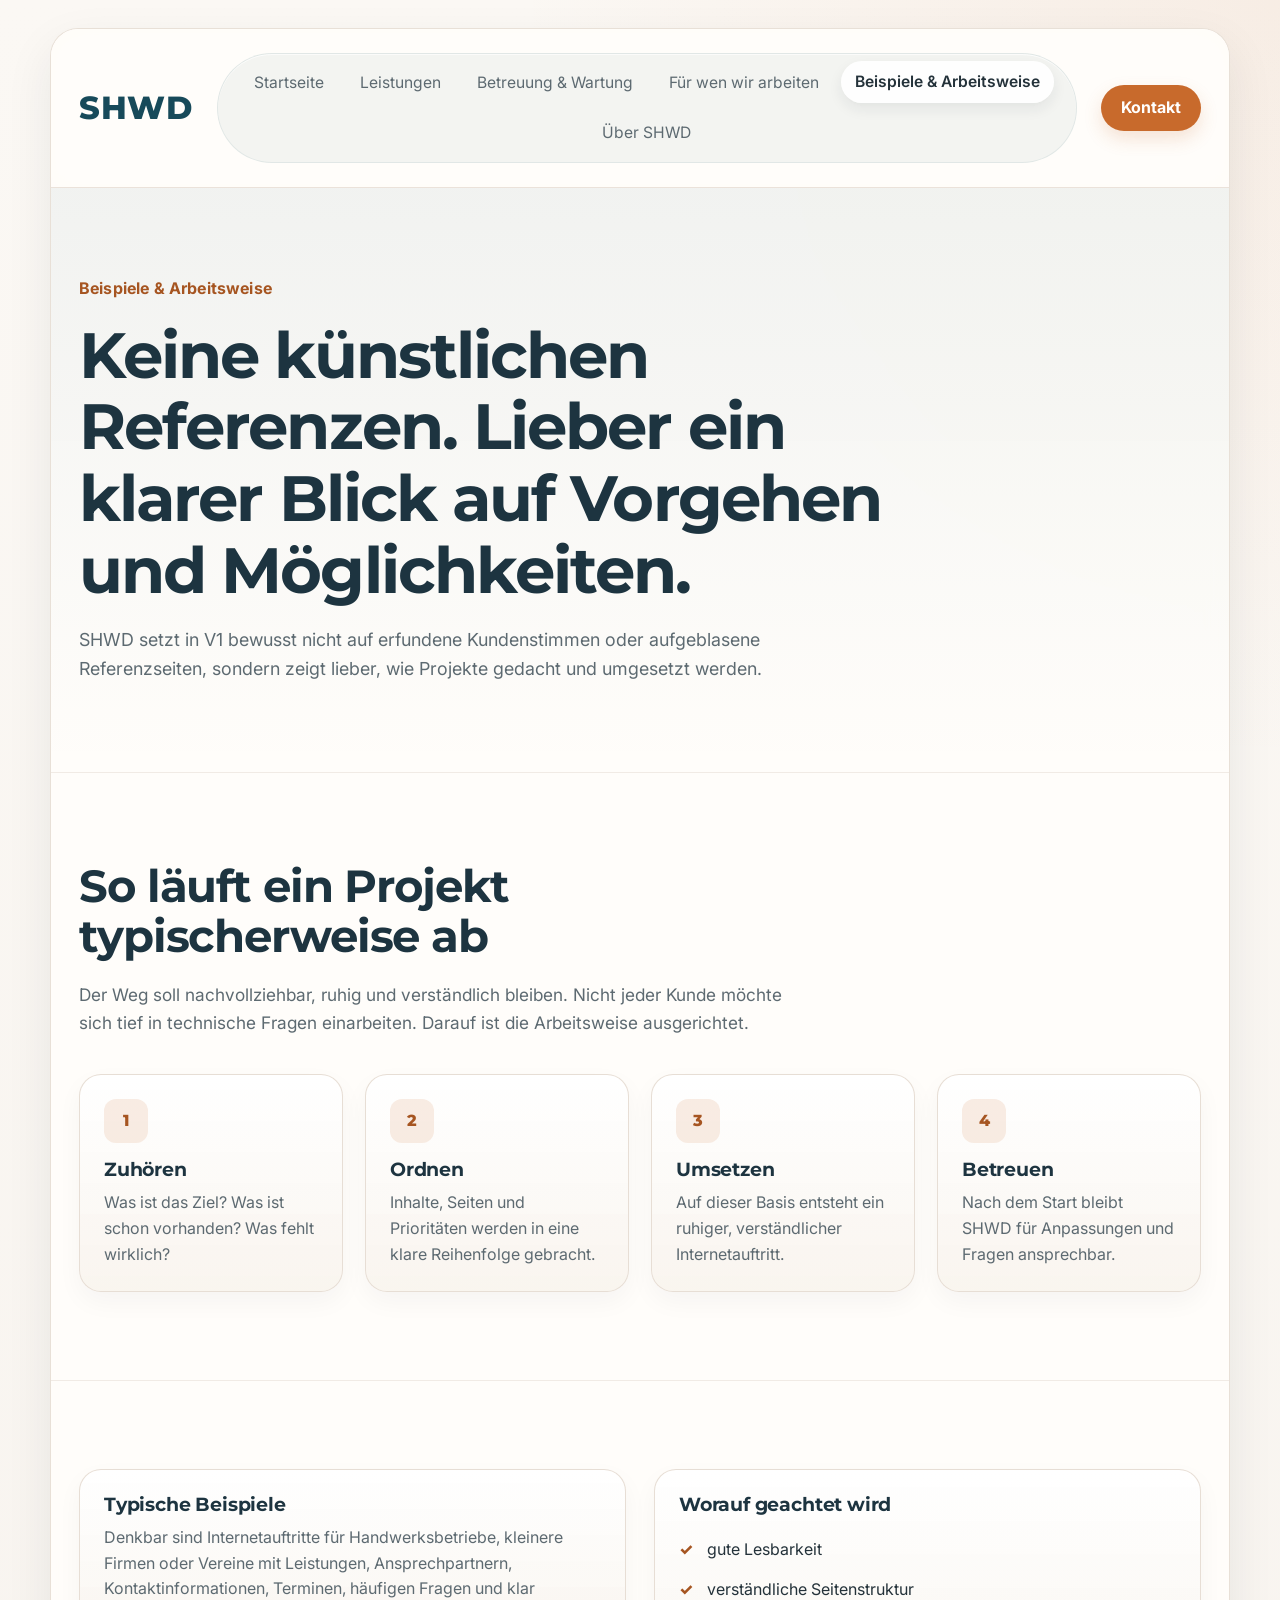
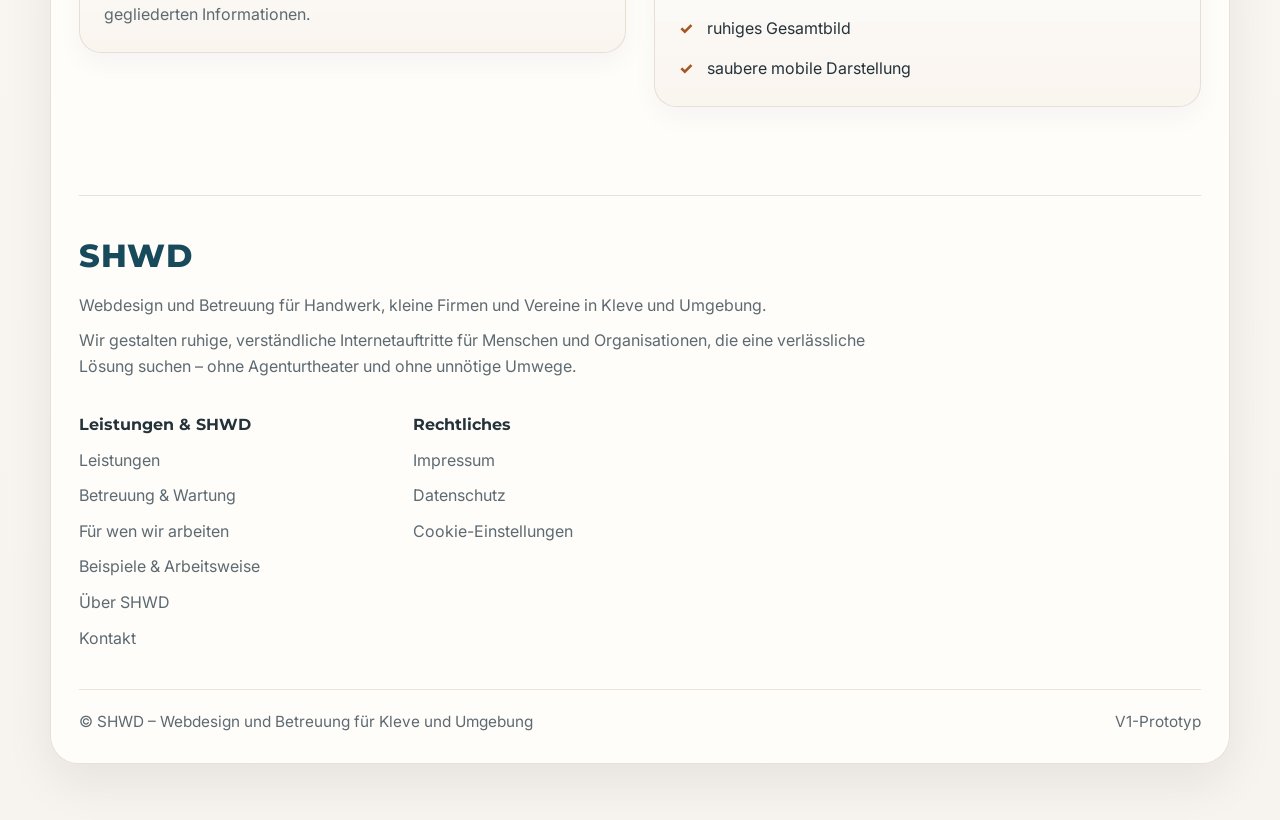
==== arbeitsweise.html @ 1961b1a4 "feat: add initial static website and changelog" ====
<!DOCTYPE html>
<html lang="de">
<head>
  <meta charset="UTF-8" />
  <meta name="viewport" content="width=device-width, initial-scale=1.0" />
  <title>SHWD – Beispiele & Arbeitsweise</title>
  <meta name="description" content="So arbeitet SHWD: zuhören, ordnen, umsetzen und betreuen – ohne Fake-Referenzen und ohne Ausreden." />
  <link rel="preconnect" href="https://fonts.googleapis.com">
  <link rel="preconnect" href="https://fonts.gstatic.com" crossorigin>
  <link href="https://fonts.googleapis.com/css2?family=Inter:wght@400;500;600;700&family=Montserrat:wght@600;700;800&display=swap" rel="stylesheet">
  <link rel="stylesheet" href="assets/css/styles.css" />
</head>
<body>
  <div class="site-shell">
    <div class="container">
      <div class="site-card">
        <header>
          <div class="nav">
            <a class="logo" href="index.html">SHWD</a>
            <nav class="nav-links" aria-label="Hauptnavigation">
              <a class="" href="index.html">Startseite</a>
              <a class="" href="leistungen.html">Leistungen</a>
              <a class="" href="betreuung.html">Betreuung &amp; Wartung</a>
              <a class="" href="zielgruppen.html">Für wen wir arbeiten</a>
              <a class="active" href="arbeitsweise.html">Beispiele &amp; Arbeitsweise</a>
              <a class="" href="ueber.html">Über SHWD</a>
            </nav>
            <a class="nav-cta" href="kontakt.html">Kontakt</a>
          </div>
        </header>
        <main>

          <section class="subhero">
            <div class="subhero-copy">
              <div class="eyebrow">Beispiele &amp; Arbeitsweise</div>
              <h1>Keine künstlichen Referenzen. Lieber ein klarer Blick auf Vorgehen und Möglichkeiten.</h1>
              <p>SHWD setzt in V1 bewusst nicht auf erfundene Kundenstimmen oder aufgeblasene Referenzseiten, sondern zeigt lieber, wie Projekte gedacht und umgesetzt werden.</p>
            </div>
          </section>
          <section>
            <div class="section-intro">
              <h2>So läuft ein Projekt typischerweise ab</h2>
              <p>Der Weg soll nachvollziehbar, ruhig und verständlich bleiben. Nicht jeder Kunde möchte sich tief in technische Fragen einarbeiten. Darauf ist die Arbeitsweise ausgerichtet.</p>
            </div>
            <div class="grid-4">
              <article class="step"><div class="step-no">1</div><h3>Zuhören</h3><p>Was ist das Ziel? Was ist schon vorhanden? Was fehlt wirklich?</p></article>
              <article class="step"><div class="step-no">2</div><h3>Ordnen</h3><p>Inhalte, Seiten und Prioritäten werden in eine klare Reihenfolge gebracht.</p></article>
              <article class="step"><div class="step-no">3</div><h3>Umsetzen</h3><p>Auf dieser Basis entsteht ein ruhiger, verständlicher Internetauftritt.</p></article>
              <article class="step"><div class="step-no">4</div><h3>Betreuen</h3><p>Nach dem Start bleibt SHWD für Anpassungen und Fragen ansprechbar.</p></article>
            </div>
          </section>
          <section>
            <div class="split">
              <article class="info-box"><h3>Typische Beispiele</h3><p>Denkbar sind Internetauftritte für Handwerksbetriebe, kleinere Firmen oder Vereine mit Leistungen, Ansprechpartnern, Kontaktinformationen, Terminen, häufigen Fragen und klar gegliederten Informationen.</p></article>
              <article class="info-box"><h3>Worauf geachtet wird</h3><ul class="feature-list"><li>gute Lesbarkeit</li><li>verständliche Seitenstruktur</li><li>ruhiges Gesamtbild</li><li>saubere mobile Darstellung</li></ul></article>
            </div>
          </section>

        </main>
        <footer>
          <div class="footer-wrap">
            <div class="footer-top">
              <div class="footer-brand">
                <div class="logo">SHWD</div>
                <p>Webdesign und Betreuung für Handwerk, kleine Firmen und Vereine in Kleve und Umgebung.</p>
                <p>Wir gestalten ruhige, verständliche Internetauftritte für Menschen und Organisationen, die eine verlässliche Lösung suchen – ohne Agenturtheater und ohne unnötige Umwege.</p>
              </div>
            </div>
            <div class="footer-links">
              <div class="footer-col">
                <h4>Leistungen &amp; SHWD</h4>
                <a href="leistungen.html">Leistungen</a>
                <a href="betreuung.html">Betreuung &amp; Wartung</a>
                <a href="zielgruppen.html">Für wen wir arbeiten</a>
                <a href="arbeitsweise.html">Beispiele &amp; Arbeitsweise</a>
                <a href="ueber.html">Über SHWD</a>
                <a href="kontakt.html">Kontakt</a>
              </div>
              <div class="footer-col">
                <h4>Rechtliches</h4>
                <a href="impressum.html">Impressum</a>
                <a href="datenschutz.html">Datenschutz</a>
                <a href="#">Cookie-Einstellungen</a>
              </div>
            </div>
            <div class="footer-bottom">
              <span>© SHWD – Webdesign und Betreuung für Kleve und Umgebung</span>
              <span>V1-Prototyp</span>
            </div>
          </div>
        </footer>
      </div>
    </div>
  </div>
</body>
</html>
---- assets/css/styles.css ----
:root {
  --bg: #f7f3ee;
  --surface: #fffdfa;
  --surface-2: #f1ebe3;
  --text: #24323a;
  --muted: #5d6a71;
  --primary: #174a5a;
  --primary-dark: #113946;
  --accent: #c86a2c;
  --accent-dark: #a65521;
  --border: #e6ddd3;
  --shadow: 0 18px 48px rgba(20, 38, 46, 0.08);
  --radius: 22px;
  --container: 1180px;
}

* { box-sizing: border-box; }
html { scroll-behavior: smooth; }
body {
  margin: 0;
  font-family: "Inter", system-ui, -apple-system, BlinkMacSystemFont, "Segoe UI", sans-serif;
  color: var(--text);
  background:
    radial-gradient(circle at top right, rgba(200, 106, 44, 0.08), transparent 28%),
    linear-gradient(180deg, #fbf8f4 0%, var(--bg) 100%);
  line-height: 1.6;
}
img { max-width: 100%; display: block; }
a { color: inherit; text-decoration: none; }
.container { width: min(var(--container), calc(100% - 40px)); margin: 0 auto; }
.site-shell { padding: 28px 0 56px; }
.site-card {
  background: rgba(255, 253, 250, 0.94);
  border: 1px solid rgba(230, 221, 211, 0.9);
  border-radius: 28px;
  overflow: hidden;
  box-shadow: var(--shadow);
  backdrop-filter: blur(10px);
}
header {
  position: sticky;
  top: 0;
  z-index: 30;
  background: rgba(255, 253, 250, 0.92);
  backdrop-filter: blur(14px);
  border-bottom: 1px solid rgba(230, 221, 211, 0.8);
}
.nav {
  display: flex;
  align-items: center;
  justify-content: space-between;
  gap: 24px;
  padding: 24px 28px;
}
.logo {
  font-family: "Montserrat", sans-serif;
  font-weight: 800;
  font-size: 2rem;
  letter-spacing: 0.02em;
  color: var(--primary);
}
.nav-links {
  display: flex;
  gap: 8px;
  align-items: center;
  flex-wrap: wrap;
  justify-content: center;
  font-size: 0.98rem;
  color: var(--muted);
  padding: 8px;
  border-radius: 999px;
  background: rgba(23, 74, 90, 0.05);
  border: 1px solid rgba(23, 74, 90, 0.08);
  box-shadow: inset 0 1px 0 rgba(255,255,255,0.7);
}
.nav-links a {
  display: inline-flex;
  align-items: center;
  justify-content: center;
  min-height: 42px;
  padding: 0 14px;
  border-radius: 999px;
  transition: color 0.2s ease, background 0.2s ease, box-shadow 0.2s ease, transform 0.2s ease;
}
.nav-links a:hover, .nav-links a.active {
  color: var(--text);
  font-weight: 600;
  background: rgba(255,255,255,0.95);
  box-shadow: 0 6px 14px rgba(22, 38, 46, 0.08);
  transform: translateY(-1px);
}
.nav-cta {
  display: inline-flex;
  align-items: center;
  justify-content: center;
  min-height: 46px;
  background: var(--accent);
  color: white;
  border-radius: 999px;
  padding: 0 20px;
  font-weight: 700;
  box-shadow: 0 8px 18px rgba(200, 106, 44, 0.18);
  transition: background 0.2s ease, transform 0.2s ease;
}
.nav-cta:hover { background: var(--accent-dark); transform: translateY(-1px); }
main section { padding: 88px 28px; border-top: 1px solid rgba(230, 221, 211, 0.55); }
main section:first-of-type { border-top: 0; }
.eyebrow {
  display: inline-block;
  margin-bottom: 18px;
  color: var(--accent-dark);
  font-weight: 700;
  font-size: 1rem;
  letter-spacing: 0.01em;
}
h1, h2, h3, h4 { margin: 0; font-family: "Montserrat", sans-serif; line-height: 1.12; color: #1d3440; }
h1 { font-size: clamp(2.55rem, 5vw, 4.7rem); letter-spacing: -0.03em; }
h2 { font-size: clamp(2rem, 3.5vw, 3rem); letter-spacing: -0.025em; }
h3 { font-size: 1.18rem; letter-spacing: -0.01em; }
p { margin: 0; font-size: 1.08rem; color: var(--muted); }
.hero {
  display: grid;
  grid-template-columns: 1.05fr 0.95fr;
  gap: 56px;
  align-items: center;
  position: relative;
  overflow: hidden;
  background:
    radial-gradient(circle at 85% 10%, rgba(200, 106, 44, 0.08), transparent 22%),
    radial-gradient(circle at 60% 70%, rgba(23, 74, 90, 0.06), transparent 28%);
}
.hero::after {
  content: "";
  position: absolute;
  right: -120px;
  bottom: -160px;
  width: 520px;
  height: 520px;
  border-radius: 50%;
  background: rgba(23, 74, 90, 0.05);
  pointer-events: none;
}
.hero-copy, .hero-visual { position: relative; z-index: 1; }
.hero-copy h1 { max-width: 11ch; }
.hero-copy p.lead { max-width: 34rem; margin-top: 22px; font-size: 1.22rem; }
.hero-actions, .cta-actions { display: flex; gap: 16px; flex-wrap: wrap; margin-top: 30px; }
.btn {
  display: inline-flex; align-items: center; justify-content: center; min-height: 54px; padding: 0 24px;
  border-radius: 14px; font-weight: 700; transition: transform 0.2s ease, background 0.2s ease, color 0.2s ease, border-color 0.2s ease;
  border: 1px solid transparent;
}
.btn:hover { transform: translateY(-1px); }
.btn-primary { background: var(--primary); color: #fff; box-shadow: 0 10px 22px rgba(23, 74, 90, 0.16); }
.btn-primary:hover { background: var(--primary-dark); }
.btn-secondary { background: var(--accent); color: #fff; box-shadow: 0 10px 22px rgba(200, 106, 44, 0.16); }
.btn-secondary:hover { background: var(--accent-dark); }
.btn-ghost { border-color: var(--border); background: rgba(255,255,255,0.7); color: var(--text); }
.trust-line { margin-top: 20px; font-size: 1rem; color: var(--muted); }
.device {
  position: relative; width: 100%; max-width: 620px; margin-left: auto; background: #2b2f33; border-radius: 22px 22px 14px 14px;
  padding: 12px 12px 0; box-shadow: 0 28px 55px rgba(24, 36, 44, 0.18);
}
.device::after {
  content: ""; position: absolute; left: 50%; transform: translateX(-50%); bottom: -18px; width: 112%; height: 18px;
  background: linear-gradient(180deg, #d7d4d2, #bdb7b3); border-radius: 0 0 18px 18px; box-shadow: 0 14px 24px rgba(24, 36, 44, 0.12);
}
.screen { background: linear-gradient(180deg, #f7f3ef 0%, #fdfbf8 100%); border-radius: 14px 14px 0 0; overflow: hidden; border: 1px solid rgba(255,255,255,0.55); }
.screen-topbar { height: 34px; display: flex; align-items: center; gap: 8px; padding: 0 14px; background: #ece8e3; border-bottom: 1px solid #ddd4cb; }
.dot { width: 10px; height: 10px; border-radius: 50%; background: #d3c6ba; }
.mockup { display: grid; grid-template-columns: 1.4fr 0.9fr; min-height: 360px; }
.mockup-main {
  position: relative; padding: 26px; background: linear-gradient(180deg, var(--primary) 0%, var(--primary-dark) 100%); color: #fff; overflow: hidden;
}
.mockup-main::after {
  content: ""; position: absolute; right: -40px; bottom: -60px; width: 220px; height: 220px; border-radius: 50%; background: rgba(255,255,255,0.06); pointer-events: none;
}
.mockup-brand { font-family: "Montserrat", sans-serif; font-size: 1rem; font-weight: 700; letter-spacing: 0.02em; opacity: 0.92; }
.mockup-main h3 { margin-top: 44px; color: #fff; font-size: 2rem; max-width: 10ch; }
.mockup-main p { margin-top: 16px; font-size: 0.95rem; color: rgba(255,255,255,0.82); max-width: 25ch; }
.mini-btn { display: inline-block; margin-top: 20px; padding: 10px 16px; background: var(--accent); color: #fff; border-radius: 10px; font-size: 0.9rem; font-weight: 700; }
.mockup-side { position: relative; background: #f7f2ed; padding: 28px 20px; }
.card-stack { display: grid; gap: 14px; position: absolute; right: 18px; top: 54px; width: 88%; }
.mini-card { background: rgba(255,255,255,0.96); border: 1px solid #ede5dc; border-radius: 16px; padding: 14px 14px 12px; box-shadow: 0 14px 28px rgba(28, 44, 53, 0.08); }
.mini-card strong { display: block; color: var(--text); font-size: 0.95rem; margin-bottom: 10px; }
.line, .line-light { height: 8px; border-radius: 999px; background: #cbd5db; margin-bottom: 8px; }
.line-light { background: #e1e7ea; height: 7px; width: 78%; margin-bottom: 0; }
.section-intro { max-width: 46rem; margin-bottom: 38px; }
.section-intro p { margin-top: 20px; max-width: 48rem; }
.grid-2, .grid-3, .grid-4 { display: grid; gap: 22px; }
.grid-2 { grid-template-columns: repeat(2, minmax(0, 1fr)); }
.grid-3 { grid-template-columns: repeat(3, minmax(0, 1fr)); }
.grid-4 { grid-template-columns: repeat(4, minmax(0, 1fr)); }
.split { display: grid; grid-template-columns: 1fr 1fr; gap: 28px; align-items: start; }
.panel, .step, .info-box {
  background: linear-gradient(180deg, rgba(255,255,255,0.92), rgba(249,245,239,0.95));
  border: 1px solid rgba(230, 221, 211, 0.95);
  border-radius: var(--radius);
  padding: 24px;
  box-shadow: 0 10px 26px rgba(24, 36, 44, 0.04);
}
.panel p, .step p, .info-box p { margin-top: 10px; font-size: 1rem; }
.icon-badge, .step-no {
  width: 44px; height: 44px; display: inline-flex; align-items: center; justify-content: center; border-radius: 12px; font-weight: 800; margin-bottom: 16px;
  font-family: "Montserrat", sans-serif;
}
.icon-badge { background: rgba(23, 74, 90, 0.1); color: var(--primary); font-size: 1.2rem; }
.step-no { background: rgba(200, 106, 44, 0.12); color: var(--accent-dark); font-size: 1rem; }
.feature-list { margin: 22px 0 0; padding: 0; list-style: none; display: grid; gap: 14px; }
.feature-list li { position: relative; padding-left: 28px; color: var(--text); font-size: 1rem; }
.feature-list li::before { content: "✓"; position: absolute; left: 0; top: 0; color: var(--accent-dark); font-weight: 800; }
.highlight-band { background: linear-gradient(135deg, rgba(23, 74, 90, 0.95), rgba(17, 57, 70, 0.98)); color: #fff; }
.highlight-band h2, .highlight-band h3, .highlight-band p, .highlight-band .eyebrow { color: #fff; }
.highlight-band .eyebrow { opacity: 0.82; }
.highlight-band .panel, .highlight-band .info-box { background: rgba(255,255,255,0.08); border: 1px solid rgba(255,255,255,0.1); box-shadow: none; }
.highlight-band .icon-badge { background: rgba(255,255,255,0.12); color: #fff; }
.cta { background: radial-gradient(circle at top left, rgba(200, 106, 44, 0.12), transparent 22%), linear-gradient(180deg, rgba(255,255,255,0.92), rgba(245, 238, 230, 0.9)); }
.cta-box {
  display: grid; grid-template-columns: 1.2fr 0.8fr; gap: 28px; align-items: center; background: rgba(255,255,255,0.72); border: 1px solid rgba(230, 221, 211, 0.92); border-radius: 28px; padding: 34px;
  box-shadow: 0 14px 30px rgba(24, 36, 44, 0.05);
}
.cta-note { padding: 20px; border-radius: 20px; background: rgba(23, 74, 90, 0.06); color: var(--text); border: 1px solid rgba(23, 74, 90, 0.08); }
.subhero {
  background: linear-gradient(180deg, rgba(23,74,90,0.06), rgba(255,255,255,0));
}
.subhero-copy { max-width: 52rem; }
.subhero-copy p { margin-top: 20px; max-width: 44rem; font-size: 1.12rem; }
footer { padding: 0 28px 28px; }
.footer-wrap { border-top: 1px solid rgba(230, 221, 211, 0.85); padding-top: 34px; }
.footer-top { margin-bottom: 28px; }
.footer-links { display: grid; grid-template-columns: 1fr 1fr; gap: 28px; max-width: 640px; padding-top: 8px; }
.footer-brand p { margin-top: 12px; font-size: 1rem; max-width: 52rem; }
.footer-brand p + p { margin-top: 10px; }
.footer-col h4 { margin: 0 0 14px; font-family: "Montserrat", sans-serif; font-size: 1rem; color: var(--text); }
.footer-col a { display: block; margin: 10px 0; color: var(--muted); }
.footer-col a:hover { color: var(--text); }
.footer-bottom {
  margin-top: 28px; padding-top: 20px; border-top: 1px solid rgba(230, 221, 211, 0.8); display: flex; justify-content: space-between; gap: 16px; flex-wrap: wrap; color: var(--muted); font-size: 0.96rem;
}
.notice { padding: 18px 20px; border-radius: 18px; background: rgba(23,74,90,0.06); border: 1px solid rgba(23,74,90,0.08); }
.list-tight { margin: 16px 0 0; padding-left: 20px; color: var(--muted); }
.list-tight li + li { margin-top: 8px; }
@media (max-width: 1080px) {
  .nav { flex-wrap: wrap; justify-content: center; }
  .hero, .cta-box, .split { grid-template-columns: 1fr; }
  .hero-copy h1, h2 { max-width: none; }
  .hero-visual { order: -1; }
  .grid-4 { grid-template-columns: repeat(2, minmax(0, 1fr)); }
  .grid-3, .grid-2 { grid-template-columns: 1fr; }
  .footer-links { grid-template-columns: 1fr 1fr; max-width: none; }
}
@media (max-width: 760px) {
  .site-shell { padding: 14px 0 24px; }
  .container { width: min(var(--container), calc(100% - 18px)); }
  .nav, main section, footer { padding-left: 18px; padding-right: 18px; }
  .nav-links { gap: 8px; font-size: 0.95rem; justify-content: flex-start; border-radius: 20px; }
  main section { padding-top: 62px; padding-bottom: 62px; }
  .hero { gap: 30px; }
  .hero-copy p.lead, p, .subhero-copy p { font-size: 1rem; }
  .grid-4, .footer-links { grid-template-columns: 1fr; }
  .mockup { grid-template-columns: 1fr; }
  .mockup-side { min-height: 220px; }
  .card-stack { position: static; width: 100%; }
  .device::after { width: 104%; }
}
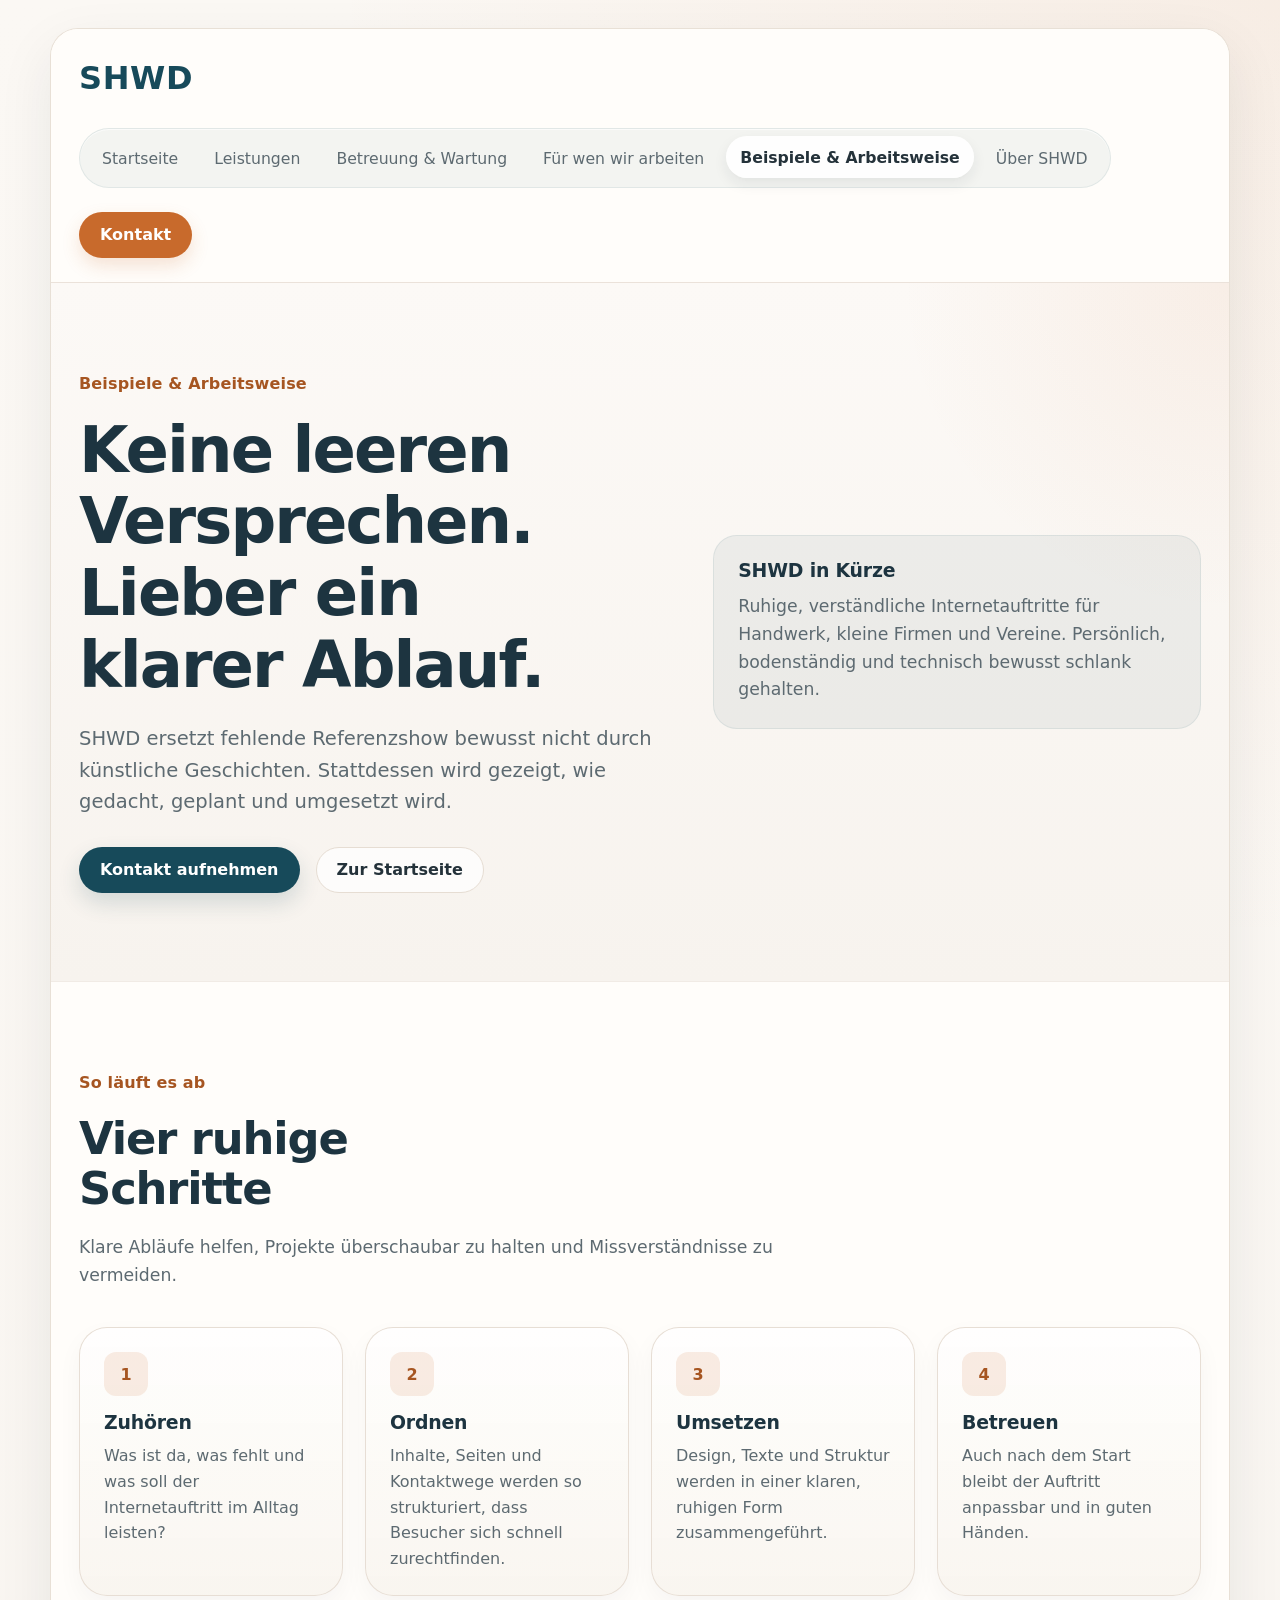
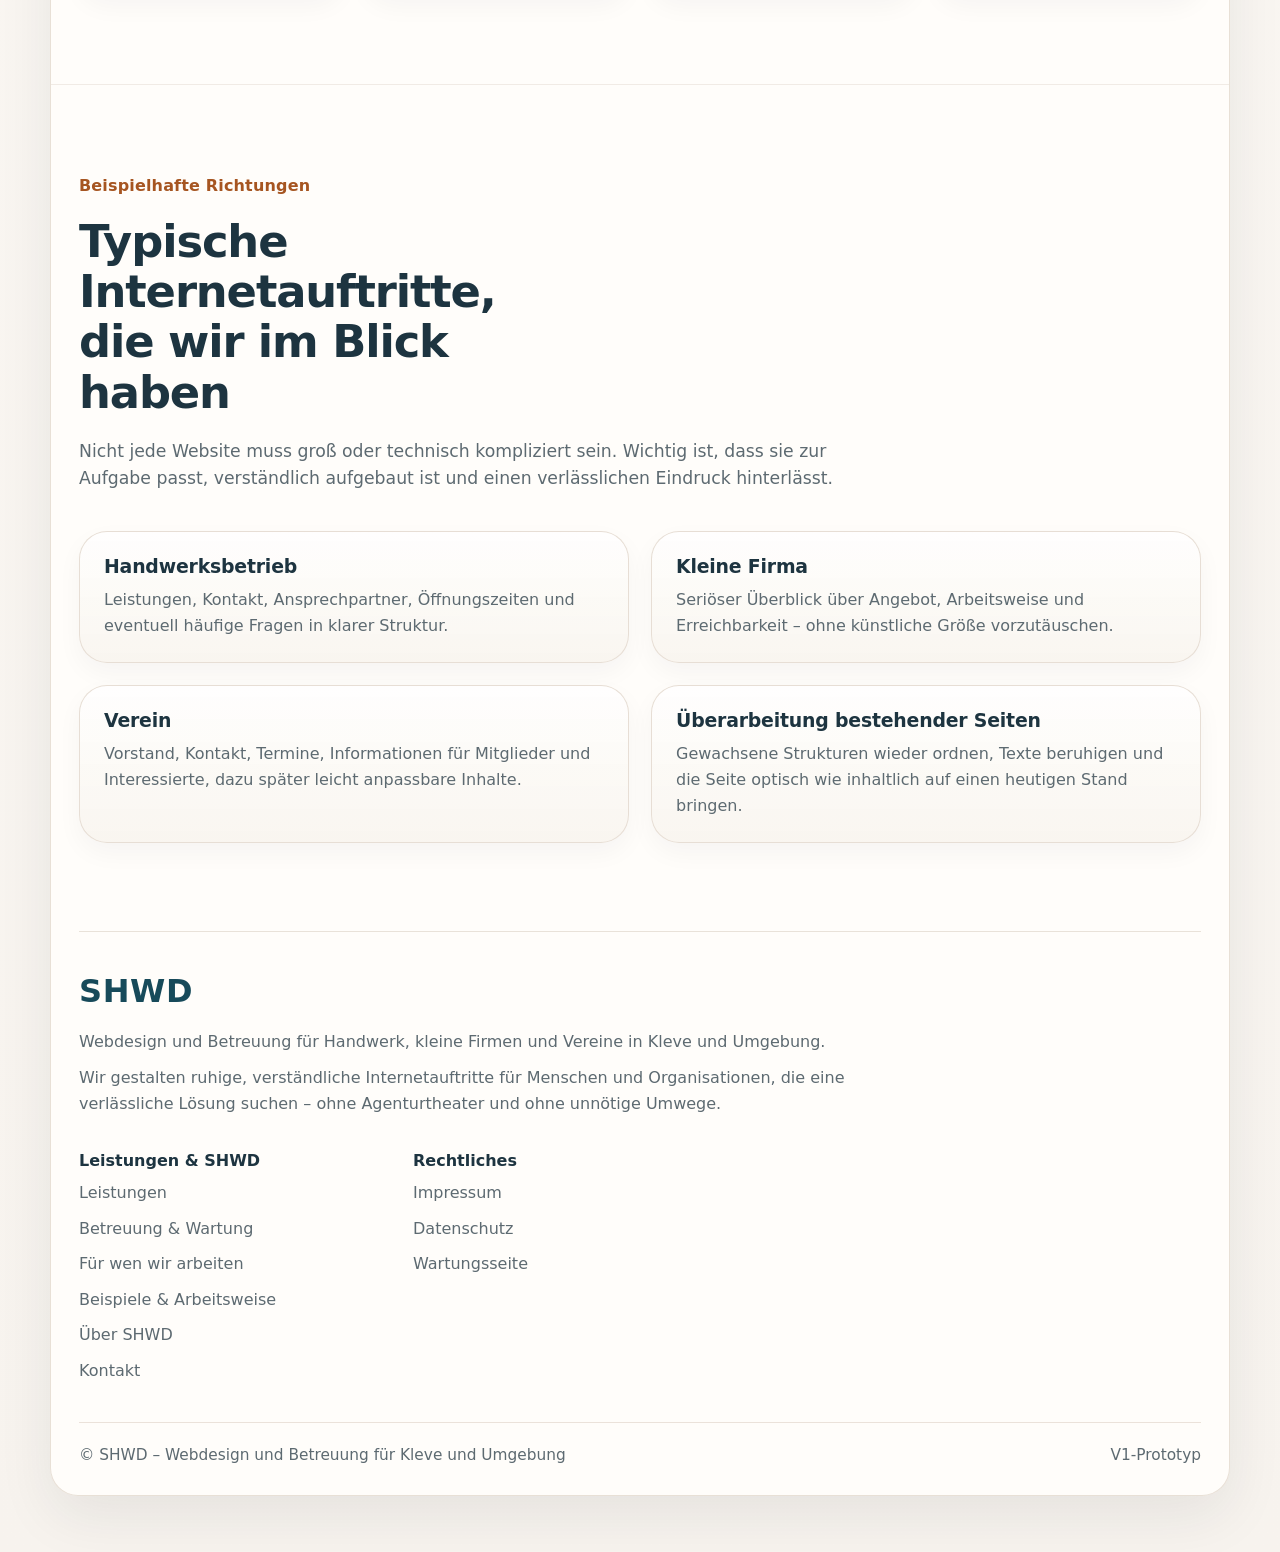
==== commit f7faf134: "feat: add SHWD v0.2.0 website prototype with PHP contact form" ====
--- a/arbeitsweise.html
+++ b/arbeitsweise.html
@@ -4,58 +4,29 @@
   <meta charset="UTF-8" />
   <meta name="viewport" content="width=device-width, initial-scale=1.0" />
   <title>SHWD – Beispiele & Arbeitsweise</title>
-  <meta name="description" content="So arbeitet SHWD: zuhören, ordnen, umsetzen und betreuen – ohne Fake-Referenzen und ohne Ausreden." />
-  <link rel="preconnect" href="https://fonts.googleapis.com">
-  <link rel="preconnect" href="https://fonts.gstatic.com" crossorigin>
-  <link href="https://fonts.googleapis.com/css2?family=Inter:wght@400;500;600;700&family=Montserrat:wght@600;700;800&display=swap" rel="stylesheet">
-  <link rel="stylesheet" href="assets/css/styles.css" />
+  <meta name="description" content="SHWD – Webdesign und Betreuung für Handwerk, kleine Firmen und Vereine in Kleve und Umgebung." />
+  <link rel="stylesheet" href="assets/styles.css" />
 </head>
 <body>
-  <div class="site-shell">
+  <div class="page-shell">
     <div class="container">
-      <div class="site-card">
+      <div class="page-card">
         <header>
           <div class="nav">
             <a class="logo" href="index.html">SHWD</a>
             <nav class="nav-links" aria-label="Hauptnavigation">
-              <a class="" href="index.html">Startseite</a>
-              <a class="" href="leistungen.html">Leistungen</a>
-              <a class="" href="betreuung.html">Betreuung &amp; Wartung</a>
-              <a class="" href="zielgruppen.html">Für wen wir arbeiten</a>
-              <a class="active" href="arbeitsweise.html">Beispiele &amp; Arbeitsweise</a>
-              <a class="" href="ueber.html">Über SHWD</a>
+              <a href="index.html">Startseite</a>
+              <a href="leistungen.html">Leistungen</a>
+              <a href="betreuung.html">Betreuung & Wartung</a>
+              <a href="zielgruppen.html">Für wen wir arbeiten</a>
+              <a href="arbeitsweise.html" class="active">Beispiele & Arbeitsweise</a>
+              <a href="ueber.html">Über SHWD</a>
             </nav>
-            <a class="nav-cta" href="kontakt.html">Kontakt</a>
+            <a class="nav-cta" href="kontakt.php">Kontakt</a>
           </div>
         </header>
         <main>
-
-          <section class="subhero">
-            <div class="subhero-copy">
-              <div class="eyebrow">Beispiele &amp; Arbeitsweise</div>
-              <h1>Keine künstlichen Referenzen. Lieber ein klarer Blick auf Vorgehen und Möglichkeiten.</h1>
-              <p>SHWD setzt in V1 bewusst nicht auf erfundene Kundenstimmen oder aufgeblasene Referenzseiten, sondern zeigt lieber, wie Projekte gedacht und umgesetzt werden.</p>
-            </div>
-          </section>
-          <section>
-            <div class="section-intro">
-              <h2>So läuft ein Projekt typischerweise ab</h2>
-              <p>Der Weg soll nachvollziehbar, ruhig und verständlich bleiben. Nicht jeder Kunde möchte sich tief in technische Fragen einarbeiten. Darauf ist die Arbeitsweise ausgerichtet.</p>
-            </div>
-            <div class="grid-4">
-              <article class="step"><div class="step-no">1</div><h3>Zuhören</h3><p>Was ist das Ziel? Was ist schon vorhanden? Was fehlt wirklich?</p></article>
-              <article class="step"><div class="step-no">2</div><h3>Ordnen</h3><p>Inhalte, Seiten und Prioritäten werden in eine klare Reihenfolge gebracht.</p></article>
-              <article class="step"><div class="step-no">3</div><h3>Umsetzen</h3><p>Auf dieser Basis entsteht ein ruhiger, verständlicher Internetauftritt.</p></article>
-              <article class="step"><div class="step-no">4</div><h3>Betreuen</h3><p>Nach dem Start bleibt SHWD für Anpassungen und Fragen ansprechbar.</p></article>
-            </div>
-          </section>
-          <section>
-            <div class="split">
-              <article class="info-box"><h3>Typische Beispiele</h3><p>Denkbar sind Internetauftritte für Handwerksbetriebe, kleinere Firmen oder Vereine mit Leistungen, Ansprechpartnern, Kontaktinformationen, Terminen, häufigen Fragen und klar gegliederten Informationen.</p></article>
-              <article class="info-box"><h3>Worauf geachtet wird</h3><ul class="feature-list"><li>gute Lesbarkeit</li><li>verständliche Seitenstruktur</li><li>ruhiges Gesamtbild</li><li>saubere mobile Darstellung</li></ul></article>
-            </div>
-          </section>
-
+          <section class="page-hero"><div class="page-hero-simple"><div class="hero-copy"><div class="eyebrow">Beispiele & Arbeitsweise</div><h1>Keine leeren Versprechen. Lieber ein klarer Ablauf.</h1><p class="lead">SHWD ersetzt fehlende Referenzshow bewusst nicht durch künstliche Geschichten. Stattdessen wird gezeigt, wie gedacht, geplant und umgesetzt wird.</p><div class="hero-actions"><a class="btn btn-primary" href="kontakt.php">Kontakt aufnehmen</a><a class="btn btn-ghost" href="index.html">Zur Startseite</a></div></div><aside class="side-note"><h3>SHWD in Kürze</h3><p style="margin-top:12px;">Ruhige, verständliche Internetauftritte für Handwerk, kleine Firmen und Vereine. Persönlich, bodenständig und technisch bewusst schlank gehalten.</p></aside></div></section><section><div class="section-intro"><div class="eyebrow">So läuft es ab</div><h2>Vier ruhige Schritte</h2><p style="margin-top:20px; max-width:48rem;">Klare Abläufe helfen, Projekte überschaubar zu halten und Missverständnisse zu vermeiden.</p></div><div class="grid-4"><article class="step"><div class="step-no">1</div><h3>Zuhören</h3><p>Was ist da, was fehlt und was soll der Internetauftritt im Alltag leisten?</p></article><article class="step"><div class="step-no">2</div><h3>Ordnen</h3><p>Inhalte, Seiten und Kontaktwege werden so strukturiert, dass Besucher sich schnell zurechtfinden.</p></article><article class="step"><div class="step-no">3</div><h3>Umsetzen</h3><p>Design, Texte und Struktur werden in einer klaren, ruhigen Form zusammengeführt.</p></article><article class="step"><div class="step-no">4</div><h3>Betreuen</h3><p>Auch nach dem Start bleibt der Auftritt anpassbar und in guten Händen.</p></article></div></section><section><div class="section-intro"><div class="eyebrow">Beispielhafte Richtungen</div><h2>Typische Internetauftritte, die wir im Blick haben</h2><p style="margin-top:20px; max-width:48rem;">Nicht jede Website muss groß oder technisch kompliziert sein. Wichtig ist, dass sie zur Aufgabe passt, verständlich aufgebaut ist und einen verlässlichen Eindruck hinterlässt.</p></div><div class="grid-2"><article class="info-box"><h3>Handwerksbetrieb</h3><p>Leistungen, Kontakt, Ansprechpartner, Öffnungszeiten und eventuell häufige Fragen in klarer Struktur.</p></article><article class="info-box"><h3>Kleine Firma</h3><p>Seriöser Überblick über Angebot, Arbeitsweise und Erreichbarkeit – ohne künstliche Größe vorzutäuschen.</p></article><article class="info-box"><h3>Verein</h3><p>Vorstand, Kontakt, Termine, Informationen für Mitglieder und Interessierte, dazu später leicht anpassbare Inhalte.</p></article><article class="info-box"><h3>Überarbeitung bestehender Seiten</h3><p>Gewachsene Strukturen wieder ordnen, Texte beruhigen und die Seite optisch wie inhaltlich auf einen heutigen Stand bringen.</p></article></div></section>
         </main>
         <footer>
           <div class="footer-wrap">
@@ -70,17 +41,17 @@
               <div class="footer-col">
                 <h4>Leistungen &amp; SHWD</h4>
                 <a href="leistungen.html">Leistungen</a>
-                <a href="betreuung.html">Betreuung &amp; Wartung</a>
+                <a href="betreuung.html">Betreuung & Wartung</a>
                 <a href="zielgruppen.html">Für wen wir arbeiten</a>
-                <a href="arbeitsweise.html">Beispiele &amp; Arbeitsweise</a>
+                <a href="arbeitsweise.html">Beispiele & Arbeitsweise</a>
                 <a href="ueber.html">Über SHWD</a>
-                <a href="kontakt.html">Kontakt</a>
+                <a href="kontakt.php">Kontakt</a>
               </div>
               <div class="footer-col">
                 <h4>Rechtliches</h4>
                 <a href="impressum.html">Impressum</a>
                 <a href="datenschutz.html">Datenschutz</a>
-                <a href="#">Cookie-Einstellungen</a>
+                <a href="wartung.html">Wartungsseite</a>
               </div>
             </div>
             <div class="footer-bottom">
@@ -93,4 +64,4 @@
     </div>
   </div>
 </body>
-</html>
+</html>
--- a/assets/styles.css
+++ b/assets/styles.css
@@ -0,0 +1,158 @@
+
+:root {
+  --bg: #f7f3ee;
+  --surface: rgba(255, 253, 250, 0.96);
+  --surface-soft: #f2ece5;
+  --text: #24323a;
+  --muted: #5d6a71;
+  --primary: #174a5a;
+  --primary-dark: #113946;
+  --accent: #c86a2c;
+  --accent-dark: #a65521;
+  --border: #e6ddd3;
+  --shadow: 0 20px 55px rgba(20, 38, 46, 0.08);
+  --radius: 28px;
+  --container: 1180px;
+}
+* { box-sizing: border-box; }
+html { scroll-behavior: smooth; }
+body {
+  margin: 0;
+  font-family: Inter, ui-sans-serif, system-ui, -apple-system, BlinkMacSystemFont, "Segoe UI", Arial, sans-serif;
+  color: var(--text);
+  background:
+    radial-gradient(circle at top right, rgba(200, 106, 44, 0.08), transparent 28%),
+    linear-gradient(180deg, #fbf8f4 0%, var(--bg) 100%);
+  line-height: 1.6;
+}
+img { max-width: 100%; display: block; }
+a { color: inherit; text-decoration: none; }
+.container { width: min(var(--container), calc(100% - 40px)); margin: 0 auto; }
+.page-shell { padding: 28px 0 56px; }
+.page-card {
+  background: var(--surface);
+  border: 1px solid rgba(230, 221, 211, 0.9);
+  border-radius: 28px;
+  overflow: hidden;
+  box-shadow: var(--shadow);
+  backdrop-filter: blur(10px);
+}
+header {
+  position: sticky; top: 0; z-index: 30;
+  background: rgba(255, 253, 250, 0.92);
+  backdrop-filter: blur(14px);
+  border-bottom: 1px solid rgba(230, 221, 211, 0.8);
+}
+.nav { display:flex; align-items:center; justify-content:space-between; gap:24px; padding:24px 28px; flex-wrap:wrap; }
+.logo { font-family: Montserrat, Inter, ui-sans-serif, system-ui, sans-serif; font-weight:800; font-size:2rem; letter-spacing:0.02em; color:var(--primary); }
+.nav-links { display:flex; gap:8px; align-items:center; flex-wrap:wrap; justify-content:center; font-size:0.98rem; color:var(--muted); padding:8px; border-radius:999px; background:rgba(23,74,90,0.05); border:1px solid rgba(23,74,90,0.08); box-shadow: inset 0 1px 0 rgba(255,255,255,0.7); }
+.nav-links a { display:inline-flex; align-items:center; justify-content:center; min-height:42px; padding:0 14px; border-radius:999px; transition: color .2s ease, background .2s ease, box-shadow .2s ease, transform .2s ease; }
+.nav-links a:hover, .nav-links a.active { color:var(--text); font-weight:600; background:rgba(255,255,255,0.95); box-shadow:0 6px 14px rgba(22,38,46,0.08); transform:translateY(-1px); }
+.nav-cta, .btn, button.btn { display:inline-flex; align-items:center; justify-content:center; min-height:46px; border-radius:999px; padding:0 20px; font-weight:700; transition: background .2s ease, transform .2s ease, border-color .2s ease, box-shadow .2s ease; border:1px solid transparent; cursor:pointer; }
+.nav-cta { background:var(--accent); color:#fff; box-shadow:0 8px 18px rgba(200,106,44,0.18); }
+.nav-cta:hover, .btn:hover, button.btn:hover { transform:translateY(-1px); }
+.btn-primary { background:var(--primary); color:#fff; box-shadow:0 10px 22px rgba(23,74,90,0.16); }
+.btn-primary:hover { background:var(--primary-dark); }
+.btn-secondary { background:var(--accent); color:#fff; box-shadow:0 10px 22px rgba(200,106,44,0.16); }
+.btn-secondary:hover, .nav-cta:hover { background:var(--accent-dark); }
+.btn-ghost { border-color:var(--border); background:rgba(255,255,255,0.76); color:var(--text); }
+main section { padding:88px 28px; border-top:1px solid rgba(230,221,211,0.55); }
+main section:first-of-type { border-top:0; }
+.eyebrow { display:inline-block; margin-bottom:18px; color:var(--accent-dark); font-weight:700; font-size:1rem; letter-spacing:0.01em; }
+h1,h2,h3,h4 { margin:0; font-family: Montserrat, Inter, ui-sans-serif, system-ui, sans-serif; line-height:1.12; color:#1d3440; }
+h1 { font-size: clamp(2.5rem,5vw,4.5rem); letter-spacing:-0.03em; max-width:12ch; }
+h2 { font-size: clamp(2rem,3.5vw,3rem); letter-spacing:-0.025em; max-width:14ch; }
+h3 { font-size:1.18rem; letter-spacing:-0.01em; }
+h4 { font-size:1rem; }
+p { margin:0; font-size:1.08rem; color:var(--muted); }
+.hero { display:grid; grid-template-columns:1.05fr .95fr; gap:56px; align-items:center; position:relative; overflow:hidden; background: radial-gradient(circle at 85% 10%, rgba(200,106,44,.08), transparent 22%), radial-gradient(circle at 60% 70%, rgba(23,74,90,.06), transparent 28%); }
+.hero::after { content:""; position:absolute; right:-120px; bottom:-160px; width:520px; height:520px; border-radius:50%; background:rgba(23,74,90,0.05); pointer-events:none; }
+.hero-copy, .hero-visual { position:relative; z-index:1; }
+.hero-copy p.lead { max-width:36rem; margin-top:22px; font-size:1.22rem; }
+.hero-actions, .cta-actions { display:flex; gap:16px; flex-wrap:wrap; margin-top:30px; }
+.trust-line { margin-top:20px; font-size:1rem; color:var(--muted); }
+.device { position:relative; width:100%; max-width:620px; margin-left:auto; background:#2b2f33; border-radius:22px 22px 14px 14px; padding:12px 12px 0; box-shadow:0 28px 55px rgba(24,36,44,.18); }
+.device::after { content:""; position:absolute; left:50%; transform:translateX(-50%); bottom:-18px; width:112%; height:18px; background:linear-gradient(180deg,#d7d4d2,#bdb7b3); border-radius:0 0 18px 18px; box-shadow:0 14px 24px rgba(24,36,44,.12); }
+.screen { background:linear-gradient(180deg,#f7f3ef 0%,#fdfbf8 100%); border-radius:14px 14px 0 0; overflow:hidden; border:1px solid rgba(255,255,255,.55); }
+.screen-topbar { height:34px; display:flex; align-items:center; gap:8px; padding:0 14px; background:#ece8e3; border-bottom:1px solid #ddd4cb; }
+.dot { width:10px; height:10px; border-radius:50%; background:#d3c6ba; }
+.mockup { display:grid; grid-template-columns:1.4fr .9fr; min-height:360px; }
+.mockup-main { position:relative; padding:26px; background:linear-gradient(180deg,var(--primary) 0%, var(--primary-dark) 100%); color:#fff; overflow:hidden; }
+.mockup-main::after { content:""; position:absolute; right:-40px; bottom:-60px; width:220px; height:220px; border-radius:50%; background:rgba(255,255,255,.06); pointer-events:none; }
+.mockup-brand { font-family: Montserrat, Inter, ui-sans-serif, system-ui, sans-serif; font-size:1rem; font-weight:700; letter-spacing:0.02em; opacity:.92; }
+.mockup-main h3 { margin-top:44px; color:#fff; font-size:2rem; max-width:9ch; }
+.mockup-main p { margin-top:16px; font-size:.95rem; color:rgba(255,255,255,.82); max-width:23ch; }
+.mini-btn { display:inline-block; margin-top:20px; padding:10px 16px; background:var(--accent); color:#fff; border-radius:10px; font-size:.9rem; font-weight:700; }
+.mockup-side { background:#f7f2ed; padding:28px 20px; }
+.card-stack { display:grid; gap:14px; width:100%; margin-top:24px; }
+.mini-card { background:rgba(255,255,255,.96); border:1px solid #ede5dc; border-radius:16px; padding:14px 14px 12px; box-shadow:0 14px 28px rgba(28,44,53,.08); }
+.mini-card strong { display:block; color:var(--text); font-size:.95rem; margin-bottom:10px; }
+.line, .line-light { height:8px; border-radius:999px; background:#cbd5db; margin-bottom:8px; }
+.line-light { background:#e1e7ea; height:7px; width:78%; margin-bottom:0; }
+.section-intro { max-width:48rem; margin-bottom:38px; }
+.grid-2, .grid-3, .grid-4 { display:grid; gap:22px; }
+.grid-2 { grid-template-columns:repeat(2,minmax(0,1fr)); }
+.grid-3 { grid-template-columns:repeat(3,minmax(0,1fr)); }
+.grid-4 { grid-template-columns:repeat(4,minmax(0,1fr)); }
+.panel, .step, .info-box, .legal-box { background:linear-gradient(180deg,rgba(255,255,255,.92),rgba(249,245,239,.95)); border:1px solid rgba(230,221,211,.95); border-radius:var(--radius); padding:24px; box-shadow:0 10px 26px rgba(24,36,44,.04); }
+.panel p, .step p, .info-box p, .legal-box p, .legal-box li { margin-top:10px; font-size:1rem; }
+.icon-badge, .step-no { width:44px; height:44px; display:inline-flex; align-items:center; justify-content:center; border-radius:12px; font-weight:800; margin-bottom:16px; font-family:Montserrat, Inter, ui-sans-serif, system-ui, sans-serif; }
+.icon-badge { background:rgba(23,74,90,.1); color:var(--primary); font-size:1.2rem; }
+.step-no { background:rgba(200,106,44,.12); color:var(--accent-dark); font-size:1rem; }
+.feature-list, .legal-list { margin:22px 0 0; padding:0; list-style:none; display:grid; gap:14px; }
+.feature-list li, .legal-list li { position:relative; padding-left:28px; color:var(--text); font-size:1rem; }
+.feature-list li::before, .legal-list li::before { content:"✓"; position:absolute; left:0; top:0; color:var(--accent-dark); font-weight:800; }
+.highlight-band { background:linear-gradient(135deg, rgba(23,74,90,.95), rgba(17,57,70,.98)); color:#fff; }
+.highlight-band h2, .highlight-band h3, .highlight-band p, .highlight-band .eyebrow { color:#fff; }
+.highlight-band .eyebrow { opacity:.82; }
+.highlight-band .panel, .highlight-band .info-box { background:rgba(255,255,255,.08); border:1px solid rgba(255,255,255,.1); box-shadow:none; }
+.highlight-band .icon-badge { background:rgba(255,255,255,.12); color:#fff; }
+.cta { background: radial-gradient(circle at top left, rgba(200,106,44,.12), transparent 22%), linear-gradient(180deg,rgba(255,255,255,.92), rgba(245,238,230,.9)); }
+.cta-box { display:grid; grid-template-columns:1.2fr .8fr; gap:28px; align-items:center; background:rgba(255,255,255,.72); border:1px solid rgba(230,221,211,.92); border-radius:28px; padding:34px; box-shadow:0 14px 30px rgba(24,36,44,.05); }
+.cta-note { padding:20px; border-radius:20px; background:rgba(23,74,90,.06); color:var(--text); border:1px solid rgba(23,74,90,.08); }
+.page-hero { background: radial-gradient(circle at top right, rgba(200,106,44,.08), transparent 24%), linear-gradient(180deg,#fcf9f6 0%,#f7f3ee 100%); }
+.page-hero .hero-copy p.lead { max-width:44rem; }
+.page-hero-simple { display:grid; grid-template-columns:1.1fr .9fr; gap:38px; align-items:center; }
+.side-note { background:rgba(23,74,90,.06); border:1px solid rgba(23,74,90,.08); border-radius:24px; padding:24px; }
+.contact-grid { display:grid; grid-template-columns:1fr .95fr; gap:28px; align-items:start; }
+form.contact-form { display:grid; gap:14px; }
+.field { display:grid; gap:8px; }
+label { font-weight:600; color:var(--text); }
+input, textarea { width:100%; border:1px solid var(--border); border-radius:16px; padding:14px 16px; font:inherit; color:var(--text); background:rgba(255,255,255,.88); }
+textarea { min-height:180px; resize:vertical; }
+.help { font-size:.95rem; color:var(--muted); }
+.notice { padding:14px 16px; border-radius:16px; background:rgba(23,74,90,.06); border:1px solid rgba(23,74,90,.08); color:var(--text); }
+.notice.success { background:rgba(89,144,88,.10); border-color:rgba(89,144,88,.18); }
+.notice.error { background:rgba(200,106,44,.10); border-color:rgba(200,106,44,.18); }
+.legal-box h3 { margin-top:10px; }
+.legal-box ul { padding-left:1.2rem; margin:12px 0 0; color:var(--muted); }
+.legal-box li + li { margin-top:10px; }
+.footer-wrap { padding-top:34px; border-top:1px solid rgba(230,221,211,.85); }
+footer { padding:0 28px 28px; }
+.footer-top { margin-bottom:28px; }
+.footer-brand p { margin-top:12px; font-size:1rem; max-width:52rem; }
+.footer-brand p + p { margin-top:10px; }
+.footer-links { display:grid; grid-template-columns:1fr 1fr; gap:28px; max-width:640px; padding-top:8px; }
+.footer-col a { display:block; margin:10px 0; color:var(--muted); }
+.footer-col a:hover { color:var(--text); }
+.footer-bottom { margin-top:28px; padding-top:20px; border-top:1px solid rgba(230,221,211,.8); display:flex; justify-content:space-between; gap:16px; flex-wrap:wrap; color:var(--muted); font-size:.96rem; }
+.muted { color:var(--muted); }
+@media (max-width:1080px) {
+  .hero, .cta-box, .contact-grid, .page-hero-simple { grid-template-columns:1fr; }
+  .grid-4 { grid-template-columns:repeat(2,minmax(0,1fr)); }
+  .grid-3, .grid-2 { grid-template-columns:1fr; }
+  .hero-visual { order:-1; }
+  h1, h2 { max-width:none; }
+}
+@media (max-width:760px) {
+  .page-shell { padding:14px 0 24px; }
+  .container { width:min(var(--container), calc(100% - 18px)); }
+  .nav, main section, footer { padding-left:18px; padding-right:18px; }
+  .nav-links { gap:8px; font-size:.95rem; justify-content:flex-start; border-radius:20px; }
+  main section { padding-top:62px; padding-bottom:62px; }
+  .hero { gap:30px; }
+  p, .hero-copy p.lead { font-size:1rem; }
+  .grid-4, .footer-links { grid-template-columns:1fr; }
+  .mockup { grid-template-columns:1fr; }
+  .device::after { width:104%; }
+}
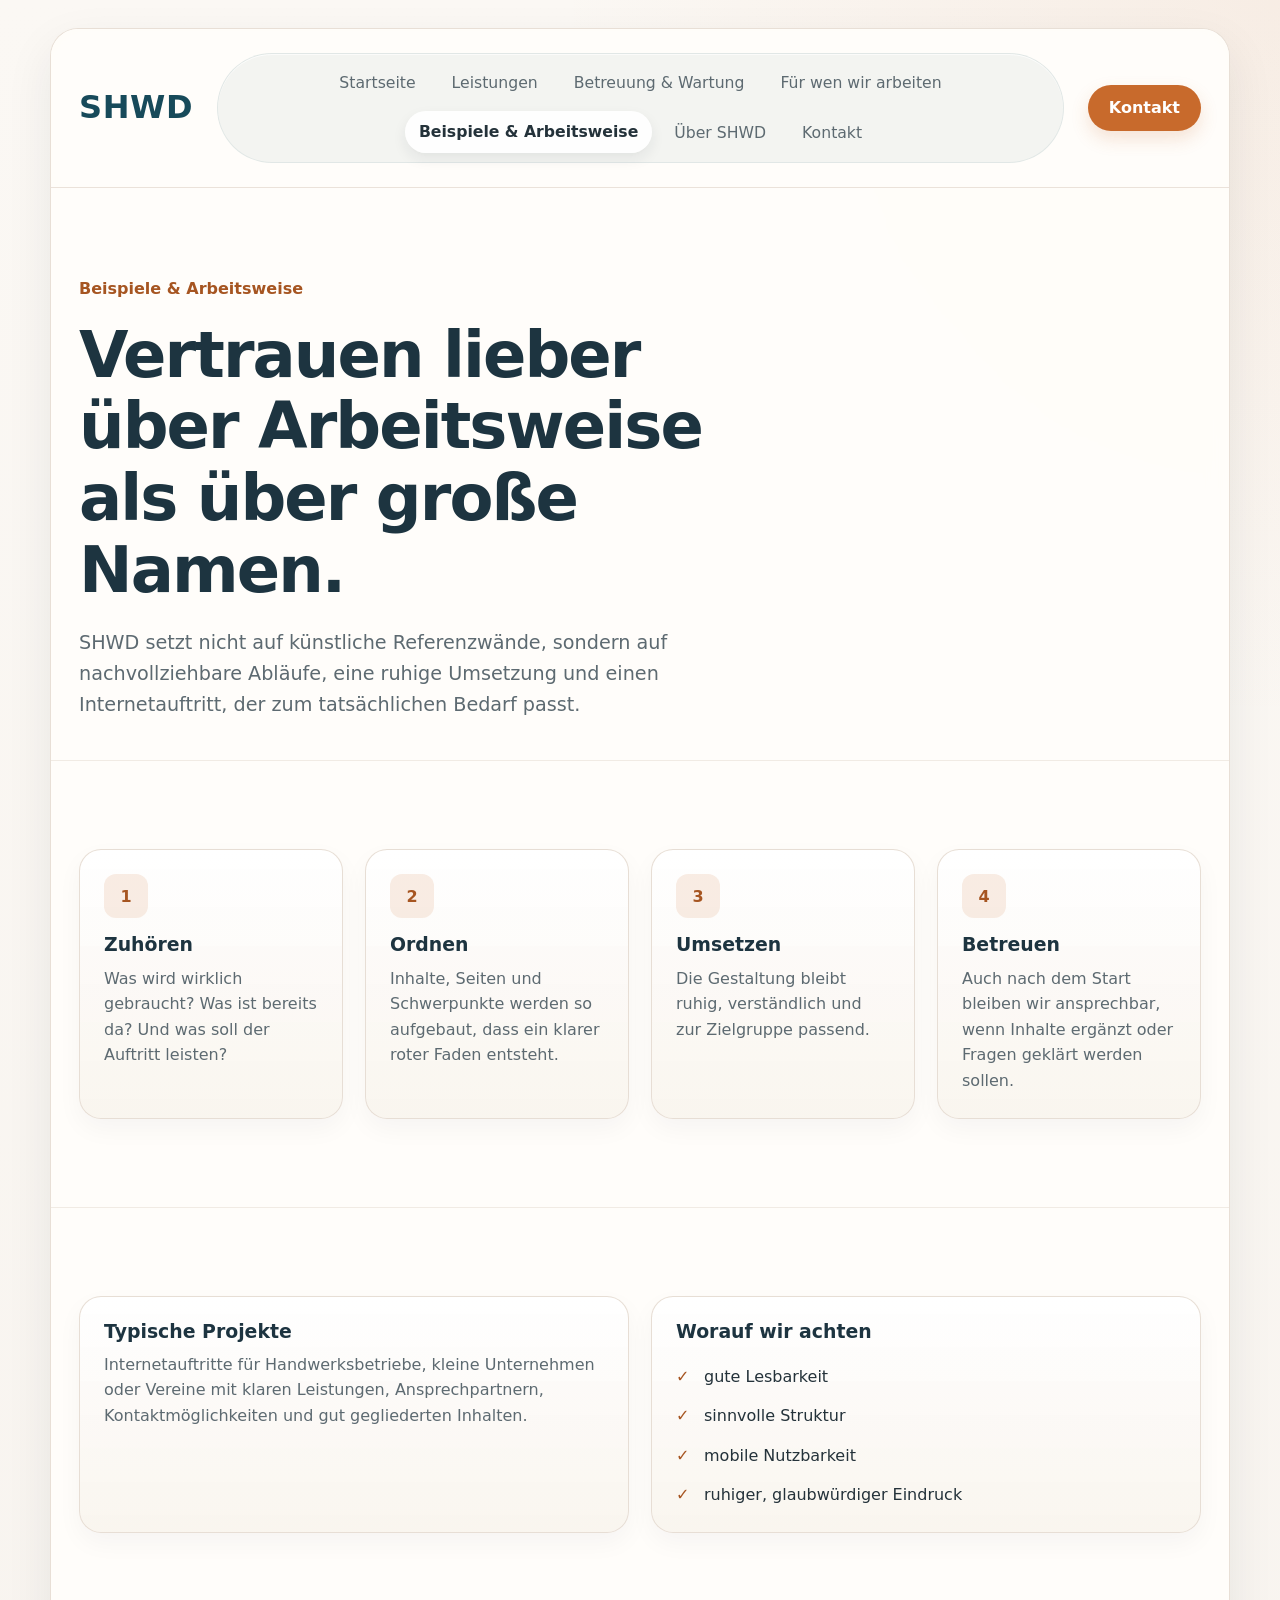
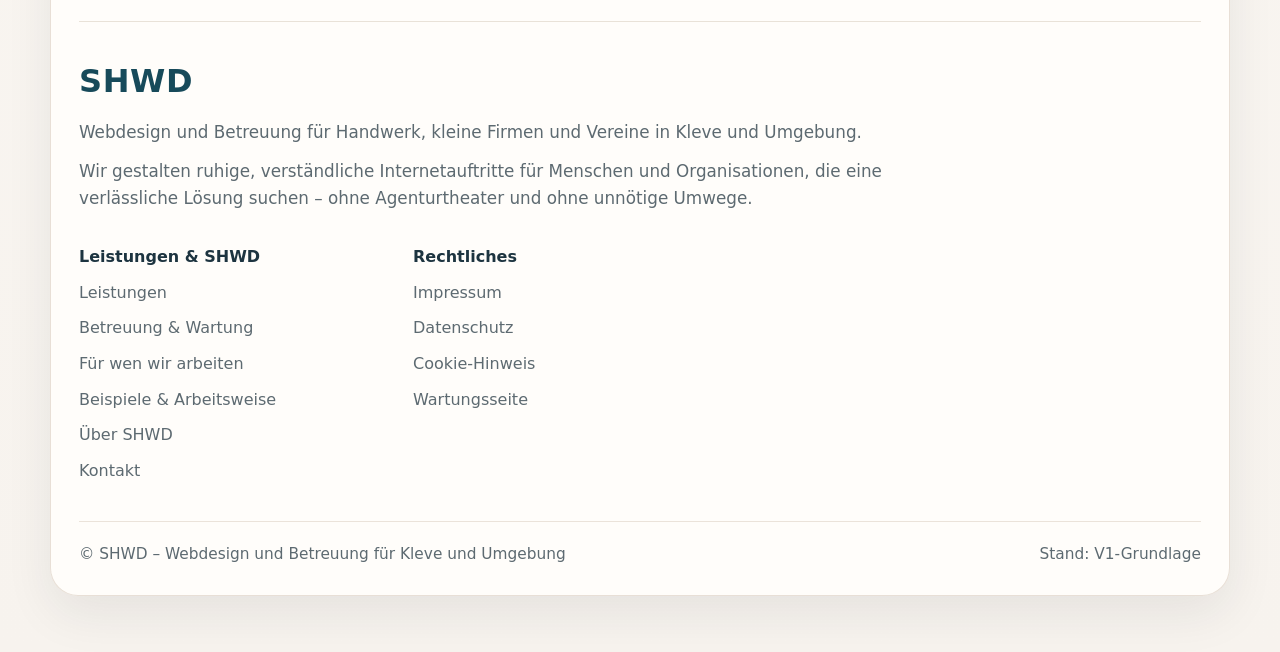
==== commit bcf603f1: "Add SHWD V1 site structure, legal pages, and PHP contact form" ====
--- a/arbeitsweise.html
+++ b/arbeitsweise.html
@@ -4,62 +4,70 @@
   <meta charset="UTF-8" />
   <meta name="viewport" content="width=device-width, initial-scale=1.0" />
   <title>SHWD – Beispiele & Arbeitsweise</title>
-  <meta name="description" content="SHWD – Webdesign und Betreuung für Handwerk, kleine Firmen und Vereine in Kleve und Umgebung." />
+  <meta name="description" content="Arbeitsweise von SHWD: zuhören, ordnen, umsetzen und betreuen." />
   <link rel="stylesheet" href="assets/styles.css" />
+  
 </head>
 <body>
   <div class="page-shell">
     <div class="container">
       <div class="page-card">
-        <header>
-          <div class="nav">
-            <a class="logo" href="index.html">SHWD</a>
-            <nav class="nav-links" aria-label="Hauptnavigation">
-              <a href="index.html">Startseite</a>
-              <a href="leistungen.html">Leistungen</a>
-              <a href="betreuung.html">Betreuung & Wartung</a>
-              <a href="zielgruppen.html">Für wen wir arbeiten</a>
-              <a href="arbeitsweise.html" class="active">Beispiele & Arbeitsweise</a>
-              <a href="ueber.html">Über SHWD</a>
-            </nav>
-            <a class="nav-cta" href="kontakt.php">Kontakt</a>
-          </div>
-        </header>
+        
+<header>
+  <div class="nav">
+    <a class="logo" href="index.html">SHWD</a>
+    <nav class="nav-links" aria-label="Hauptnavigation">
+      <a href="index.html">Startseite</a><a href="leistungen.html">Leistungen</a><a href="betreuung.html">Betreuung & Wartung</a><a href="zielgruppen.html">Für wen wir arbeiten</a><a href="arbeitsweise.html" class="active">Beispiele & Arbeitsweise</a><a href="ueber.html">Über SHWD</a><a href="kontakt.php">Kontakt</a>
+    </nav>
+    <a class="nav-cta" href="kontakt.php">Kontakt</a>
+  </div>
+</header>
         <main>
-          <section class="page-hero"><div class="page-hero-simple"><div class="hero-copy"><div class="eyebrow">Beispiele & Arbeitsweise</div><h1>Keine leeren Versprechen. Lieber ein klarer Ablauf.</h1><p class="lead">SHWD ersetzt fehlende Referenzshow bewusst nicht durch künstliche Geschichten. Stattdessen wird gezeigt, wie gedacht, geplant und umgesetzt wird.</p><div class="hero-actions"><a class="btn btn-primary" href="kontakt.php">Kontakt aufnehmen</a><a class="btn btn-ghost" href="index.html">Zur Startseite</a></div></div><aside class="side-note"><h3>SHWD in Kürze</h3><p style="margin-top:12px;">Ruhige, verständliche Internetauftritte für Handwerk, kleine Firmen und Vereine. Persönlich, bodenständig und technisch bewusst schlank gehalten.</p></aside></div></section><section><div class="section-intro"><div class="eyebrow">So läuft es ab</div><h2>Vier ruhige Schritte</h2><p style="margin-top:20px; max-width:48rem;">Klare Abläufe helfen, Projekte überschaubar zu halten und Missverständnisse zu vermeiden.</p></div><div class="grid-4"><article class="step"><div class="step-no">1</div><h3>Zuhören</h3><p>Was ist da, was fehlt und was soll der Internetauftritt im Alltag leisten?</p></article><article class="step"><div class="step-no">2</div><h3>Ordnen</h3><p>Inhalte, Seiten und Kontaktwege werden so strukturiert, dass Besucher sich schnell zurechtfinden.</p></article><article class="step"><div class="step-no">3</div><h3>Umsetzen</h3><p>Design, Texte und Struktur werden in einer klaren, ruhigen Form zusammengeführt.</p></article><article class="step"><div class="step-no">4</div><h3>Betreuen</h3><p>Auch nach dem Start bleibt der Auftritt anpassbar und in guten Händen.</p></article></div></section><section><div class="section-intro"><div class="eyebrow">Beispielhafte Richtungen</div><h2>Typische Internetauftritte, die wir im Blick haben</h2><p style="margin-top:20px; max-width:48rem;">Nicht jede Website muss groß oder technisch kompliziert sein. Wichtig ist, dass sie zur Aufgabe passt, verständlich aufgebaut ist und einen verlässlichen Eindruck hinterlässt.</p></div><div class="grid-2"><article class="info-box"><h3>Handwerksbetrieb</h3><p>Leistungen, Kontakt, Ansprechpartner, Öffnungszeiten und eventuell häufige Fragen in klarer Struktur.</p></article><article class="info-box"><h3>Kleine Firma</h3><p>Seriöser Überblick über Angebot, Arbeitsweise und Erreichbarkeit – ohne künstliche Größe vorzutäuschen.</p></article><article class="info-box"><h3>Verein</h3><p>Vorstand, Kontakt, Termine, Informationen für Mitglieder und Interessierte, dazu später leicht anpassbare Inhalte.</p></article><article class="info-box"><h3>Überarbeitung bestehender Seiten</h3><p>Gewachsene Strukturen wieder ordnen, Texte beruhigen und die Seite optisch wie inhaltlich auf einen heutigen Stand bringen.</p></article></div></section>
+          
+<section class="page-hero small">
+  <div class="eyebrow">Beispiele &amp; Arbeitsweise</div>
+  <h1>Vertrauen lieber über Arbeitsweise als über große Namen.</h1>
+  <p class="lead">SHWD setzt nicht auf künstliche Referenzwände, sondern auf nachvollziehbare Abläufe, eine ruhige Umsetzung und einen Internetauftritt, der zum tatsächlichen Bedarf passt.</p>
+</section>
+<section>
+  <div class="grid-4">
+    <article class="step"><div class="step-no">1</div><h3>Zuhören</h3><p>Was wird wirklich gebraucht? Was ist bereits da? Und was soll der Auftritt leisten?</p></article>
+    <article class="step"><div class="step-no">2</div><h3>Ordnen</h3><p>Inhalte, Seiten und Schwerpunkte werden so aufgebaut, dass ein klarer roter Faden entsteht.</p></article>
+    <article class="step"><div class="step-no">3</div><h3>Umsetzen</h3><p>Die Gestaltung bleibt ruhig, verständlich und zur Zielgruppe passend.</p></article>
+    <article class="step"><div class="step-no">4</div><h3>Betreuen</h3><p>Auch nach dem Start bleiben wir ansprechbar, wenn Inhalte ergänzt oder Fragen geklärt werden sollen.</p></article>
+  </div>
+</section>
+<section>
+  <div class="split">
+    <article class="info-box"><h3>Typische Projekte</h3><p>Internetauftritte für Handwerksbetriebe, kleine Unternehmen oder Vereine mit klaren Leistungen, Ansprechpartnern, Kontaktmöglichkeiten und gut gegliederten Inhalten.</p></article>
+    <article class="info-box"><h3>Worauf wir achten</h3><ul class="feature-list"><li>gute Lesbarkeit</li><li>sinnvolle Struktur</li><li>mobile Nutzbarkeit</li><li>ruhiger, glaubwürdiger Eindruck</li></ul></article>
+  </div>
+</section>
         </main>
-        <footer>
-          <div class="footer-wrap">
-            <div class="footer-top">
-              <div class="footer-brand">
-                <div class="logo">SHWD</div>
-                <p>Webdesign und Betreuung für Handwerk, kleine Firmen und Vereine in Kleve und Umgebung.</p>
-                <p>Wir gestalten ruhige, verständliche Internetauftritte für Menschen und Organisationen, die eine verlässliche Lösung suchen – ohne Agenturtheater und ohne unnötige Umwege.</p>
-              </div>
-            </div>
-            <div class="footer-links">
-              <div class="footer-col">
-                <h4>Leistungen &amp; SHWD</h4>
-                <a href="leistungen.html">Leistungen</a>
-                <a href="betreuung.html">Betreuung & Wartung</a>
-                <a href="zielgruppen.html">Für wen wir arbeiten</a>
-                <a href="arbeitsweise.html">Beispiele & Arbeitsweise</a>
-                <a href="ueber.html">Über SHWD</a>
-                <a href="kontakt.php">Kontakt</a>
-              </div>
-              <div class="footer-col">
-                <h4>Rechtliches</h4>
-                <a href="impressum.html">Impressum</a>
-                <a href="datenschutz.html">Datenschutz</a>
-                <a href="wartung.html">Wartungsseite</a>
-              </div>
-            </div>
-            <div class="footer-bottom">
-              <span>© SHWD – Webdesign und Betreuung für Kleve und Umgebung</span>
-              <span>V1-Prototyp</span>
-            </div>
-          </div>
-        </footer>
+        
+<footer>
+  <div class="footer-wrap">
+    <div class="footer-top">
+      <div class="logo">SHWD</div>
+      <p>Webdesign und Betreuung für Handwerk, kleine Firmen und Vereine in Kleve und Umgebung.</p>
+      <p>Wir gestalten ruhige, verständliche Internetauftritte für Menschen und Organisationen, die eine verlässliche Lösung suchen – ohne Agenturtheater und ohne unnötige Umwege.</p>
+    </div>
+    <div class="footer-links">
+      <div class="footer-col">
+        <h4>Leistungen &amp; SHWD</h4>
+        <a href="leistungen.html">Leistungen</a><a href="betreuung.html">Betreuung & Wartung</a><a href="zielgruppen.html">Für wen wir arbeiten</a><a href="arbeitsweise.html">Beispiele & Arbeitsweise</a><a href="ueber.html">Über SHWD</a><a href="kontakt.php">Kontakt</a>
+      </div>
+      <div class="footer-col">
+        <h4>Rechtliches</h4>
+        <a href="impressum.html">Impressum</a><a href="datenschutz.html">Datenschutz</a><a href="cookies.html">Cookie-Hinweis</a><a href="wartung.html">Wartungsseite</a>
+      </div>
+    </div>
+    <div class="footer-bottom">
+      <span>© SHWD – Webdesign und Betreuung für Kleve und Umgebung</span>
+      <span>Stand: V1-Grundlage</span>
+    </div>
+  </div>
+</footer>
       </div>
     </div>
   </div>
--- a/assets/styles.css
+++ b/assets/styles.css
@@ -1,8 +1,8 @@
 
 :root {
   --bg: #f7f3ee;
-  --surface: rgba(255, 253, 250, 0.96);
-  --surface-soft: #f2ece5;
+  --surface: #fffdfa;
+  --surface-2: #f1ebe3;
   --text: #24323a;
   --muted: #5d6a71;
   --primary: #174a5a;
@@ -10,27 +10,27 @@
   --accent: #c86a2c;
   --accent-dark: #a65521;
   --border: #e6ddd3;
-  --shadow: 0 20px 55px rgba(20, 38, 46, 0.08);
-  --radius: 28px;
+  --shadow: 0 18px 48px rgba(20, 38, 46, 0.08);
+  --radius: 22px;
   --container: 1180px;
 }
 * { box-sizing: border-box; }
 html { scroll-behavior: smooth; }
 body {
   margin: 0;
-  font-family: Inter, ui-sans-serif, system-ui, -apple-system, BlinkMacSystemFont, "Segoe UI", Arial, sans-serif;
+  font-family: Inter, system-ui, -apple-system, BlinkMacSystemFont, 'Segoe UI', sans-serif;
   color: var(--text);
   background:
     radial-gradient(circle at top right, rgba(200, 106, 44, 0.08), transparent 28%),
     linear-gradient(180deg, #fbf8f4 0%, var(--bg) 100%);
   line-height: 1.6;
 }
+a { color: inherit; text-decoration: none; }
 img { max-width: 100%; display: block; }
-a { color: inherit; text-decoration: none; }
 .container { width: min(var(--container), calc(100% - 40px)); margin: 0 auto; }
 .page-shell { padding: 28px 0 56px; }
 .page-card {
-  background: var(--surface);
+  background: rgba(255, 253, 250, 0.95);
   border: 1px solid rgba(230, 221, 211, 0.9);
   border-radius: 28px;
   overflow: hidden;
@@ -38,121 +38,159 @@
   backdrop-filter: blur(10px);
 }
 header {
-  position: sticky; top: 0; z-index: 30;
+  position: sticky; top: 0; z-index: 20;
   background: rgba(255, 253, 250, 0.92);
-  backdrop-filter: blur(14px);
+  backdrop-filter: blur(12px);
   border-bottom: 1px solid rgba(230, 221, 211, 0.8);
 }
-.nav { display:flex; align-items:center; justify-content:space-between; gap:24px; padding:24px 28px; flex-wrap:wrap; }
-.logo { font-family: Montserrat, Inter, ui-sans-serif, system-ui, sans-serif; font-weight:800; font-size:2rem; letter-spacing:0.02em; color:var(--primary); }
-.nav-links { display:flex; gap:8px; align-items:center; flex-wrap:wrap; justify-content:center; font-size:0.98rem; color:var(--muted); padding:8px; border-radius:999px; background:rgba(23,74,90,0.05); border:1px solid rgba(23,74,90,0.08); box-shadow: inset 0 1px 0 rgba(255,255,255,0.7); }
-.nav-links a { display:inline-flex; align-items:center; justify-content:center; min-height:42px; padding:0 14px; border-radius:999px; transition: color .2s ease, background .2s ease, box-shadow .2s ease, transform .2s ease; }
-.nav-links a:hover, .nav-links a.active { color:var(--text); font-weight:600; background:rgba(255,255,255,0.95); box-shadow:0 6px 14px rgba(22,38,46,0.08); transform:translateY(-1px); }
-.nav-cta, .btn, button.btn { display:inline-flex; align-items:center; justify-content:center; min-height:46px; border-radius:999px; padding:0 20px; font-weight:700; transition: background .2s ease, transform .2s ease, border-color .2s ease, box-shadow .2s ease; border:1px solid transparent; cursor:pointer; }
-.nav-cta { background:var(--accent); color:#fff; box-shadow:0 8px 18px rgba(200,106,44,0.18); }
-.nav-cta:hover, .btn:hover, button.btn:hover { transform:translateY(-1px); }
-.btn-primary { background:var(--primary); color:#fff; box-shadow:0 10px 22px rgba(23,74,90,0.16); }
-.btn-primary:hover { background:var(--primary-dark); }
-.btn-secondary { background:var(--accent); color:#fff; box-shadow:0 10px 22px rgba(200,106,44,0.16); }
-.btn-secondary:hover, .nav-cta:hover { background:var(--accent-dark); }
-.btn-ghost { border-color:var(--border); background:rgba(255,255,255,0.76); color:var(--text); }
-main section { padding:88px 28px; border-top:1px solid rgba(230,221,211,0.55); }
-main section:first-of-type { border-top:0; }
-.eyebrow { display:inline-block; margin-bottom:18px; color:var(--accent-dark); font-weight:700; font-size:1rem; letter-spacing:0.01em; }
-h1,h2,h3,h4 { margin:0; font-family: Montserrat, Inter, ui-sans-serif, system-ui, sans-serif; line-height:1.12; color:#1d3440; }
-h1 { font-size: clamp(2.5rem,5vw,4.5rem); letter-spacing:-0.03em; max-width:12ch; }
-h2 { font-size: clamp(2rem,3.5vw,3rem); letter-spacing:-0.025em; max-width:14ch; }
-h3 { font-size:1.18rem; letter-spacing:-0.01em; }
-h4 { font-size:1rem; }
-p { margin:0; font-size:1.08rem; color:var(--muted); }
-.hero { display:grid; grid-template-columns:1.05fr .95fr; gap:56px; align-items:center; position:relative; overflow:hidden; background: radial-gradient(circle at 85% 10%, rgba(200,106,44,.08), transparent 22%), radial-gradient(circle at 60% 70%, rgba(23,74,90,.06), transparent 28%); }
-.hero::after { content:""; position:absolute; right:-120px; bottom:-160px; width:520px; height:520px; border-radius:50%; background:rgba(23,74,90,0.05); pointer-events:none; }
-.hero-copy, .hero-visual { position:relative; z-index:1; }
-.hero-copy p.lead { max-width:36rem; margin-top:22px; font-size:1.22rem; }
-.hero-actions, .cta-actions { display:flex; gap:16px; flex-wrap:wrap; margin-top:30px; }
-.trust-line { margin-top:20px; font-size:1rem; color:var(--muted); }
+.nav {
+  display: flex; align-items: center; justify-content: space-between; gap: 24px;
+  padding: 24px 28px;
+}
+.logo {
+  font-family: Montserrat, Inter, system-ui, sans-serif;
+  font-weight: 800; font-size: 2rem; letter-spacing: 0.02em; color: var(--primary);
+}
+.nav-links {
+  display: flex; gap: 8px; align-items: center; flex-wrap: wrap; justify-content: center;
+  font-size: 0.98rem; color: var(--muted); padding: 8px; border-radius: 999px;
+  background: rgba(23, 74, 90, 0.05); border: 1px solid rgba(23, 74, 90, 0.08);
+  box-shadow: inset 0 1px 0 rgba(255,255,255,0.7);
+}
+.nav-links a {
+  display: inline-flex; align-items: center; justify-content: center; min-height: 42px; padding: 0 14px;
+  border-radius: 999px; transition: color .2s ease, background .2s ease, box-shadow .2s ease, transform .2s ease;
+}
+.nav-links a:hover, .nav-links a.active {
+  color: var(--text); font-weight: 600; background: rgba(255,255,255,0.95);
+  box-shadow: 0 6px 14px rgba(22,38,46,.08); transform: translateY(-1px);
+}
+.nav-cta, .btn {
+  display: inline-flex; align-items: center; justify-content: center; min-height: 46px; border-radius: 999px;
+  padding: 0 20px; font-weight: 700; transition: background .2s ease, transform .2s ease, border-color .2s ease;
+  border: 1px solid transparent;
+}
+.nav-cta { background: var(--accent); color: white; box-shadow: 0 8px 18px rgba(200,106,44,.18); }
+.nav-cta:hover, .btn:hover { transform: translateY(-1px); }
+.btn { min-height: 54px; padding: 0 24px; border-radius: 14px; }
+.btn-primary { background: var(--primary); color: #fff; box-shadow: 0 10px 22px rgba(23,74,90,.16); }
+.btn-secondary { background: var(--accent); color: #fff; box-shadow: 0 10px 22px rgba(200,106,44,.16); }
+.btn-ghost { border-color: var(--border); background: rgba(255,255,255,.7); color: var(--text); }
+main section { padding: 88px 28px; border-top: 1px solid rgba(230,221,211,.55); }
+main section:first-of-type { border-top: 0; }
+.eyebrow { display: inline-block; margin-bottom: 18px; color: var(--accent-dark); font-weight: 700; font-size: 1rem; }
+h1,h2,h3,h4 { margin: 0; font-family: Montserrat, Inter, system-ui, sans-serif; line-height: 1.12; color: #1d3440; }
+h1 { font-size: clamp(2.45rem, 5vw, 4.5rem); letter-spacing: -0.03em; max-width: 12ch; }
+h2 { font-size: clamp(2rem, 3.5vw, 3rem); letter-spacing: -0.025em; max-width: 16ch; }
+h3 { font-size: 1.18rem; }
+p { margin: 0; color: var(--muted); font-size: 1.05rem; }
+.mt { margin-top: 20px; max-width: 48rem; }
+.mt-small { margin-top: 14px; max-width: 48rem; }
+.hero {
+  display: grid; grid-template-columns: 1.05fr .95fr; gap: 56px; align-items: center; position: relative; overflow: hidden;
+  background: radial-gradient(circle at 85% 10%, rgba(200,106,44,.08), transparent 22%), radial-gradient(circle at 60% 70%, rgba(23,74,90,.06), transparent 28%);
+}
+.hero::after { content:''; position:absolute; right:-120px; bottom:-160px; width:520px; height:520px; border-radius:50%; background:rgba(23,74,90,.05); }
+.hero-copy { position: relative; z-index: 1; }
+.lead { max-width: 39rem; margin-top: 22px; font-size: 1.2rem; }
+.hero-actions { display:flex; gap:16px; flex-wrap:wrap; margin-top:30px; }
+.trust-line { margin-top: 20px; font-size: 1rem; color: var(--muted); }
 .device { position:relative; width:100%; max-width:620px; margin-left:auto; background:#2b2f33; border-radius:22px 22px 14px 14px; padding:12px 12px 0; box-shadow:0 28px 55px rgba(24,36,44,.18); }
-.device::after { content:""; position:absolute; left:50%; transform:translateX(-50%); bottom:-18px; width:112%; height:18px; background:linear-gradient(180deg,#d7d4d2,#bdb7b3); border-radius:0 0 18px 18px; box-shadow:0 14px 24px rgba(24,36,44,.12); }
+.device::after { content:''; position:absolute; left:50%; transform:translateX(-50%); bottom:-18px; width:112%; height:18px; background:linear-gradient(180deg,#d7d4d2,#bdb7b3); border-radius:0 0 18px 18px; box-shadow:0 14px 24px rgba(24,36,44,.12); }
 .screen { background:linear-gradient(180deg,#f7f3ef 0%,#fdfbf8 100%); border-radius:14px 14px 0 0; overflow:hidden; border:1px solid rgba(255,255,255,.55); }
 .screen-topbar { height:34px; display:flex; align-items:center; gap:8px; padding:0 14px; background:#ece8e3; border-bottom:1px solid #ddd4cb; }
 .dot { width:10px; height:10px; border-radius:50%; background:#d3c6ba; }
-.mockup { display:grid; grid-template-columns:1.4fr .9fr; min-height:360px; }
-.mockup-main { position:relative; padding:26px; background:linear-gradient(180deg,var(--primary) 0%, var(--primary-dark) 100%); color:#fff; overflow:hidden; }
-.mockup-main::after { content:""; position:absolute; right:-40px; bottom:-60px; width:220px; height:220px; border-radius:50%; background:rgba(255,255,255,.06); pointer-events:none; }
-.mockup-brand { font-family: Montserrat, Inter, ui-sans-serif, system-ui, sans-serif; font-size:1rem; font-weight:700; letter-spacing:0.02em; opacity:.92; }
-.mockup-main h3 { margin-top:44px; color:#fff; font-size:2rem; max-width:9ch; }
-.mockup-main p { margin-top:16px; font-size:.95rem; color:rgba(255,255,255,.82); max-width:23ch; }
-.mini-btn { display:inline-block; margin-top:20px; padding:10px 16px; background:var(--accent); color:#fff; border-radius:10px; font-size:.9rem; font-weight:700; }
-.mockup-side { background:#f7f2ed; padding:28px 20px; }
-.card-stack { display:grid; gap:14px; width:100%; margin-top:24px; }
+.mockup { display:grid; grid-template-columns: 1.4fr .9fr; min-height:360px; }
+.mockup-main { position:relative; padding:26px; background: linear-gradient(180deg, var(--primary) 0%, var(--primary-dark) 100%); color:#fff; overflow:hidden; }
+.mockup-main::after { content:''; position:absolute; right:-40px; bottom:-60px; width:220px; height:220px; border-radius:50%; background:rgba(255,255,255,.06); }
+.mockup-brand { font-family: Montserrat, Inter, sans-serif; font-size:1rem; font-weight:700; letter-spacing:.02em; opacity:.92; }
+.mockup-main h3 { margin-top:44px; color:#fff; font-size:2rem; max-width:9ch; position:relative; z-index:1; }
+.mockup-main p { margin-top:16px; font-size:.95rem; color:rgba(255,255,255,.82); max-width:23ch; position:relative; z-index:1; }
+.mini-btn { display:inline-block; margin-top:20px; padding:10px 16px; background:var(--accent); color:#fff; border-radius:10px; font-size:.9rem; font-weight:700; position:relative; z-index:1; }
+.mockup-side { position:relative; background:#f7f2ed; padding:28px 20px; }
+.card-stack { display:grid; gap:14px; position:absolute; right:18px; top:54px; width:88%; }
 .mini-card { background:rgba(255,255,255,.96); border:1px solid #ede5dc; border-radius:16px; padding:14px 14px 12px; box-shadow:0 14px 28px rgba(28,44,53,.08); }
 .mini-card strong { display:block; color:var(--text); font-size:.95rem; margin-bottom:10px; }
-.line, .line-light { height:8px; border-radius:999px; background:#cbd5db; margin-bottom:8px; }
+.line,.line-light { height:8px; border-radius:999px; background:#cbd5db; margin-bottom:8px; }
 .line-light { background:#e1e7ea; height:7px; width:78%; margin-bottom:0; }
-.section-intro { max-width:48rem; margin-bottom:38px; }
-.grid-2, .grid-3, .grid-4 { display:grid; gap:22px; }
-.grid-2 { grid-template-columns:repeat(2,minmax(0,1fr)); }
-.grid-3 { grid-template-columns:repeat(3,minmax(0,1fr)); }
-.grid-4 { grid-template-columns:repeat(4,minmax(0,1fr)); }
-.panel, .step, .info-box, .legal-box { background:linear-gradient(180deg,rgba(255,255,255,.92),rgba(249,245,239,.95)); border:1px solid rgba(230,221,211,.95); border-radius:var(--radius); padding:24px; box-shadow:0 10px 26px rgba(24,36,44,.04); }
-.panel p, .step p, .info-box p, .legal-box p, .legal-box li { margin-top:10px; font-size:1rem; }
-.icon-badge, .step-no { width:44px; height:44px; display:inline-flex; align-items:center; justify-content:center; border-radius:12px; font-weight:800; margin-bottom:16px; font-family:Montserrat, Inter, ui-sans-serif, system-ui, sans-serif; }
-.icon-badge { background:rgba(23,74,90,.1); color:var(--primary); font-size:1.2rem; }
-.step-no { background:rgba(200,106,44,.12); color:var(--accent-dark); font-size:1rem; }
-.feature-list, .legal-list { margin:22px 0 0; padding:0; list-style:none; display:grid; gap:14px; }
-.feature-list li, .legal-list li { position:relative; padding-left:28px; color:var(--text); font-size:1rem; }
-.feature-list li::before, .legal-list li::before { content:"✓"; position:absolute; left:0; top:0; color:var(--accent-dark); font-weight:800; }
-.highlight-band { background:linear-gradient(135deg, rgba(23,74,90,.95), rgba(17,57,70,.98)); color:#fff; }
+.page-hero.small { padding-bottom: 40px; }
+.page-hero.small h1 { max-width: 14ch; }
+.section-intro { max-width: 48rem; margin-bottom: 38px; }
+.split, .grid-2, .grid-3, .grid-4 { display:grid; gap:22px; }
+.split, .grid-2 { grid-template-columns:1fr 1fr; }
+.grid-3 { grid-template-columns:repeat(3, minmax(0, 1fr)); }
+.grid-4 { grid-template-columns:repeat(4, minmax(0, 1fr)); }
+.panel, .step, .info-box {
+  background: linear-gradient(180deg, rgba(255,255,255,.92), rgba(249,245,239,.95));
+  border:1px solid rgba(230,221,211,.95); border-radius:var(--radius); padding:24px; box-shadow:0 10px 26px rgba(24,36,44,.04);
+}
+.panel p, .step p, .info-box p { margin-top: 10px; font-size: 1rem; }
+.icon-badge, .step-no { width:44px; height:44px; display:inline-flex; align-items:center; justify-content:center; border-radius:12px; font-weight:800; margin-bottom:16px; }
+.icon-badge { background: rgba(23,74,90,.1); color: var(--primary); }
+.step-no { background: rgba(200,106,44,.12); color: var(--accent-dark); }
+.feature-list { list-style:none; margin:22px 0 0; padding:0; display:grid; gap:14px; }
+.feature-list li { position:relative; padding-left:28px; color:var(--text); }
+.feature-list li::before { content:'✓'; position:absolute; left:0; top:0; color:var(--accent-dark); font-weight:800; }
+.highlight-band { background: linear-gradient(135deg, rgba(23,74,90,.95), rgba(17,57,70,.98)); color:#fff; }
 .highlight-band h2, .highlight-band h3, .highlight-band p, .highlight-band .eyebrow { color:#fff; }
-.highlight-band .eyebrow { opacity:.82; }
-.highlight-band .panel, .highlight-band .info-box { background:rgba(255,255,255,.08); border:1px solid rgba(255,255,255,.1); box-shadow:none; }
-.highlight-band .icon-badge { background:rgba(255,255,255,.12); color:#fff; }
-.cta { background: radial-gradient(circle at top left, rgba(200,106,44,.12), transparent 22%), linear-gradient(180deg,rgba(255,255,255,.92), rgba(245,238,230,.9)); }
+.highlight-band .panel { background: rgba(255,255,255,.08); border:1px solid rgba(255,255,255,.1); box-shadow:none; }
+.highlight-band .icon-badge { background: rgba(255,255,255,.12); color:#fff; }
+.cta-section { background: radial-gradient(circle at top left, rgba(200,106,44,.12), transparent 22%), linear-gradient(180deg, rgba(255,255,255,.92), rgba(245,238,230,.9)); }
 .cta-box { display:grid; grid-template-columns:1.2fr .8fr; gap:28px; align-items:center; background:rgba(255,255,255,.72); border:1px solid rgba(230,221,211,.92); border-radius:28px; padding:34px; box-shadow:0 14px 30px rgba(24,36,44,.05); }
 .cta-note { padding:20px; border-radius:20px; background:rgba(23,74,90,.06); color:var(--text); border:1px solid rgba(23,74,90,.08); }
-.page-hero { background: radial-gradient(circle at top right, rgba(200,106,44,.08), transparent 24%), linear-gradient(180deg,#fcf9f6 0%,#f7f3ee 100%); }
-.page-hero .hero-copy p.lead { max-width:44rem; }
-.page-hero-simple { display:grid; grid-template-columns:1.1fr .9fr; gap:38px; align-items:center; }
-.side-note { background:rgba(23,74,90,.06); border:1px solid rgba(23,74,90,.08); border-radius:24px; padding:24px; }
-.contact-grid { display:grid; grid-template-columns:1fr .95fr; gap:28px; align-items:start; }
-form.contact-form { display:grid; gap:14px; }
-.field { display:grid; gap:8px; }
-label { font-weight:600; color:var(--text); }
-input, textarea { width:100%; border:1px solid var(--border); border-radius:16px; padding:14px 16px; font:inherit; color:var(--text); background:rgba(255,255,255,.88); }
-textarea { min-height:180px; resize:vertical; }
-.help { font-size:.95rem; color:var(--muted); }
-.notice { padding:14px 16px; border-radius:16px; background:rgba(23,74,90,.06); border:1px solid rgba(23,74,90,.08); color:var(--text); }
-.notice.success { background:rgba(89,144,88,.10); border-color:rgba(89,144,88,.18); }
-.notice.error { background:rgba(200,106,44,.10); border-color:rgba(200,106,44,.18); }
-.legal-box h3 { margin-top:10px; }
-.legal-box ul { padding-left:1.2rem; margin:12px 0 0; color:var(--muted); }
-.legal-box li + li { margin-top:10px; }
-.footer-wrap { padding-top:34px; border-top:1px solid rgba(230,221,211,.85); }
-footer { padding:0 28px 28px; }
-.footer-top { margin-bottom:28px; }
-.footer-brand p { margin-top:12px; font-size:1rem; max-width:52rem; }
-.footer-brand p + p { margin-top:10px; }
+footer { padding: 0 28px 28px; }
+.footer-wrap { border-top:1px solid rgba(230,221,211,.85); padding-top:34px; }
+.footer-top { margin-bottom: 28px; }
+.footer-top p { margin-top: 12px; max-width: 52rem; }
 .footer-links { display:grid; grid-template-columns:1fr 1fr; gap:28px; max-width:640px; padding-top:8px; }
+.footer-col h4 { margin:0 0 14px; font-size:1rem; }
 .footer-col a { display:block; margin:10px 0; color:var(--muted); }
 .footer-col a:hover { color:var(--text); }
 .footer-bottom { margin-top:28px; padding-top:20px; border-top:1px solid rgba(230,221,211,.8); display:flex; justify-content:space-between; gap:16px; flex-wrap:wrap; color:var(--muted); font-size:.96rem; }
-.muted { color:var(--muted); }
-@media (max-width:1080px) {
-  .hero, .cta-box, .contact-grid, .page-hero-simple { grid-template-columns:1fr; }
-  .grid-4 { grid-template-columns:repeat(2,minmax(0,1fr)); }
-  .grid-3, .grid-2 { grid-template-columns:1fr; }
-  .hero-visual { order:-1; }
-  h1, h2 { max-width:none; }
+.legal-copy { max-width: 54rem; }
+.legal-copy h2 { max-width:none; font-size:1.45rem; margin:30px 0 12px; }
+.legal-copy p { margin-top: 10px; }
+.contact-split { align-items: start; }
+.contact-form { display:grid; gap:18px; }
+.form-grid { display:grid; grid-template-columns:1fr 1fr; gap:18px; }
+.contact-form label { display:block; margin-bottom:8px; font-weight:600; color:var(--text); }
+.contact-form input, .contact-form textarea {
+  width:100%; padding:14px 16px; border-radius:14px; border:1px solid var(--border); background:#fffdfa; color:var(--text); font:inherit;
 }
-@media (max-width:760px) {
-  .page-shell { padding:14px 0 24px; }
-  .container { width:min(var(--container), calc(100% - 18px)); }
-  .nav, main section, footer { padding-left:18px; padding-right:18px; }
+.contact-form textarea { resize: vertical; min-height: 180px; }
+.form-note { font-size:.96rem; }
+.flash { padding:16px 18px; border-radius:16px; margin-bottom:18px; }
+.flash-success { background: rgba(39, 121, 86, 0.12); color:#215f49; border:1px solid rgba(39,121,86,.18); }
+.flash-error { background: rgba(200, 106, 44, 0.12); color:#8a4f24; border:1px solid rgba(200,106,44,.18); }
+.honeypot { position:absolute !important; left:-9999px !important; width:1px; height:1px; overflow:hidden; }
+.maintenance-body { min-height:100vh; display:flex; align-items:center; justify-content:center; padding:28px 16px; }
+.maintenance-shell { width:min(var(--container),100%); background:rgba(255,253,250,.95); border:1px solid rgba(230,221,211,.92); border-radius:32px; box-shadow:var(--shadow); overflow:hidden; }
+.topbar { display:flex; align-items:center; justify-content:space-between; gap:18px; padding:22px 28px; background:rgba(255,253,250,.92); border-bottom:1px solid rgba(230,221,211,.85); }
+.topbar-note { color:var(--muted); font-size:.98rem; text-align:right; }
+.maintenance-content { padding:54px 28px 34px; }
+.status-box { margin-top:30px; display:inline-flex; align-items:center; gap:12px; padding:12px 16px; border-radius:14px; background:rgba(23,74,90,.07); border:1px solid rgba(23,74,90,.08); color:var(--text); font-weight:600; }
+.status-dot { width:12px; height:12px; border-radius:50%; background:var(--accent); box-shadow:0 0 0 6px rgba(200,106,44,.12); }
+.info-grid { display:grid; gap:18px; margin-top:34px; max-width:44rem; }
+.info-card { background:linear-gradient(180deg, rgba(255,255,255,.96), rgba(249,245,239,.95)); border:1px solid rgba(230,221,211,.95); border-radius:22px; padding:22px; }
+.info-card p { margin-top:10px; }
+.maintenance-footer { padding:24px 28px 28px; border-top:1px solid rgba(230,221,211,.85); display:flex; justify-content:space-between; gap:14px; flex-wrap:wrap; color:var(--muted); font-size:.96rem; }
+@media (max-width: 1080px) {
+  .nav { flex-wrap: wrap; justify-content: center; }
+  .hero, .cta-box, .split, .grid-2, .grid-3, .grid-4, .form-grid { grid-template-columns: 1fr; }
+  .hero-copy h1, h2 { max-width: none; }
+  .hero-visual { order: -1; }
+  .footer-links { max-width: none; }
+}
+@media (max-width: 760px) {
+  .page-shell { padding: 14px 0 24px; }
+  .container { width: min(var(--container), calc(100% - 18px)); }
+  .nav, main section, footer, .topbar, .maintenance-content, .maintenance-footer { padding-left:18px; padding-right:18px; }
   .nav-links { gap:8px; font-size:.95rem; justify-content:flex-start; border-radius:20px; }
-  main section { padding-top:62px; padding-bottom:62px; }
+  main section { padding-top: 62px; padding-bottom: 62px; }
   .hero { gap:30px; }
-  p, .hero-copy p.lead { font-size:1rem; }
-  .grid-4, .footer-links { grid-template-columns:1fr; }
   .mockup { grid-template-columns:1fr; }
-  .device::after { width:104%; }
+  .mockup-side { min-height:220px; }
+  .card-stack { position:static; width:100%; }
+  .topbar { flex-direction: column; align-items:flex-start; }
+  .topbar-note { text-align:left; }
 }
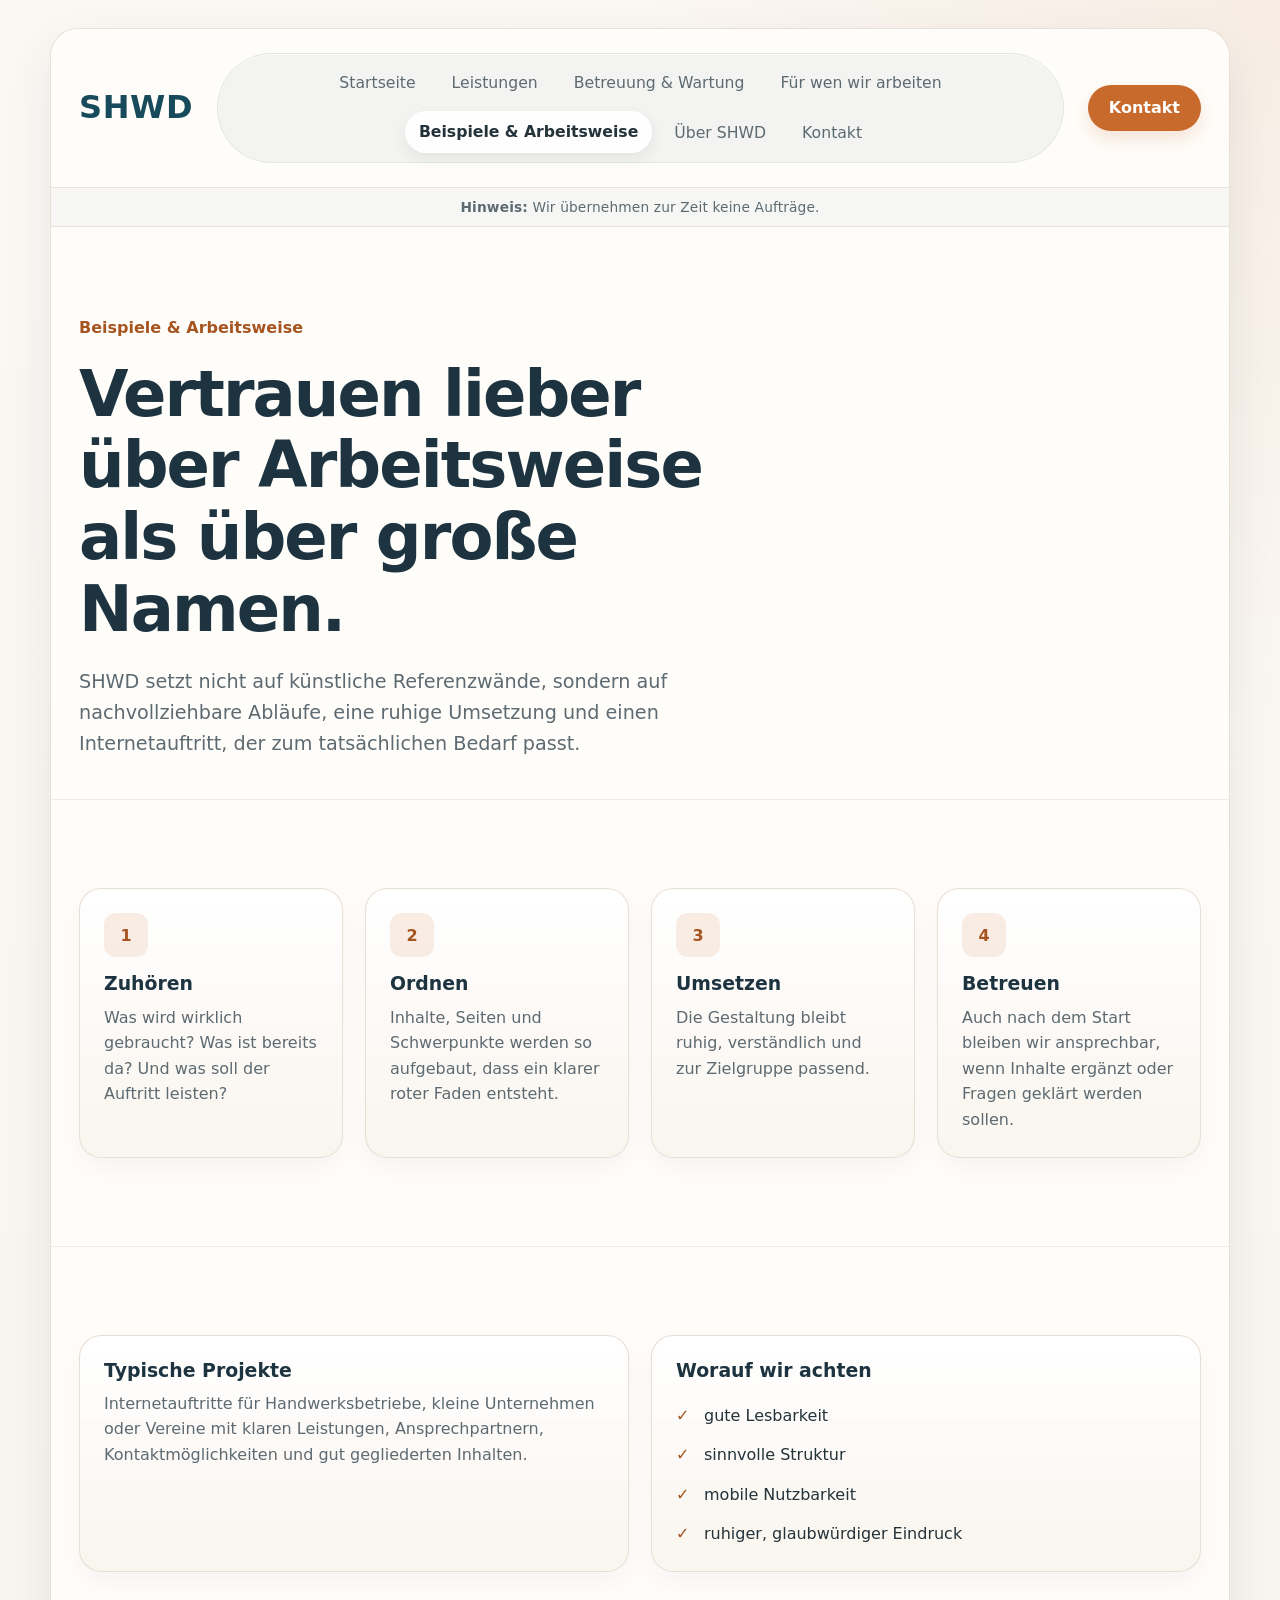
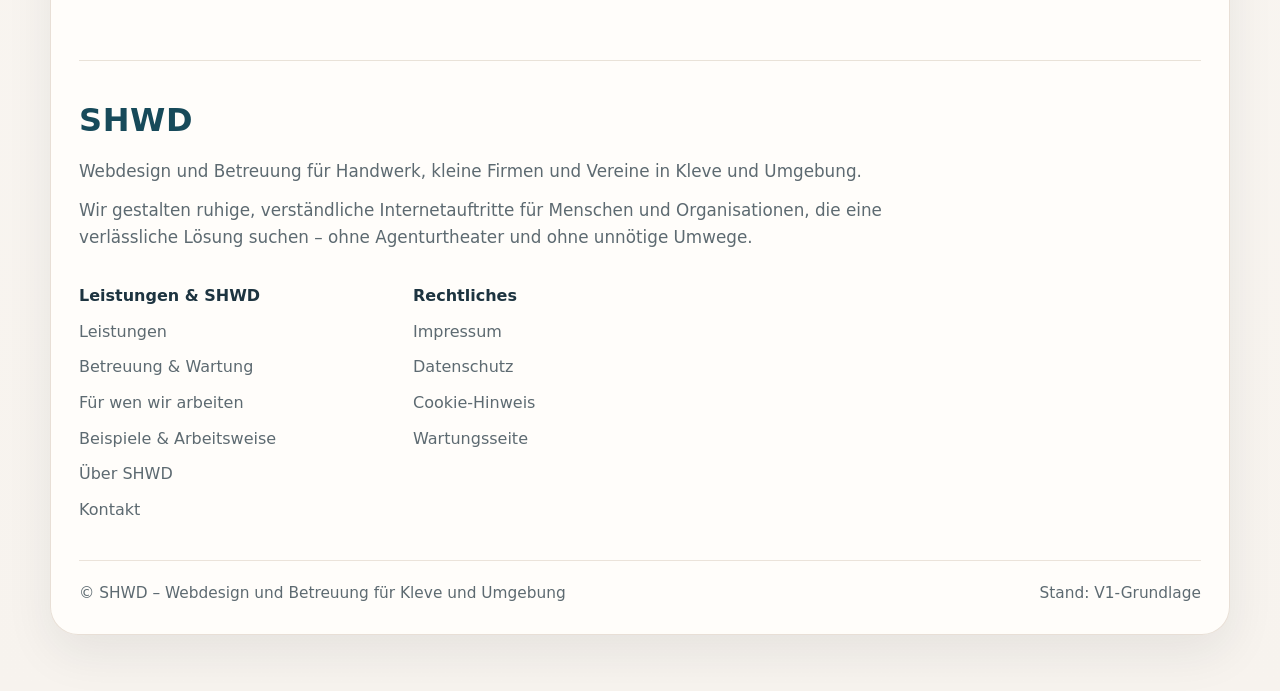
==== commit e7a46c3d: "Add subtle header notice about not accepting new projects" ====
--- a/arbeitsweise.html
+++ b/arbeitsweise.html
@@ -22,6 +22,7 @@
     <a class="nav-cta" href="kontakt.php">Kontakt</a>
   </div>
 </header>
+        <div class="site-notice"><strong>Hinweis:</strong> Wir übernehmen zur Zeit keine Aufträge.</div>
         <main>
           
 <section class="page-hero small">
--- a/assets/styles.css
+++ b/assets/styles.css
@@ -46,6 +46,20 @@
 .nav {
   display: flex; align-items: center; justify-content: space-between; gap: 24px;
   padding: 24px 28px;
+}
+
+.site-notice {
+  padding: 8px 28px;
+  text-align: center;
+  font-size: 0.86rem;
+  color: var(--muted);
+  background: rgba(23, 74, 90, 0.035);
+  border-bottom: 1px solid rgba(230, 221, 211, 0.75);
+  letter-spacing: 0.01em;
+}
+
+.site-notice strong {
+  font-weight: 600;
 }
 .logo {
   font-family: Montserrat, Inter, system-ui, sans-serif;
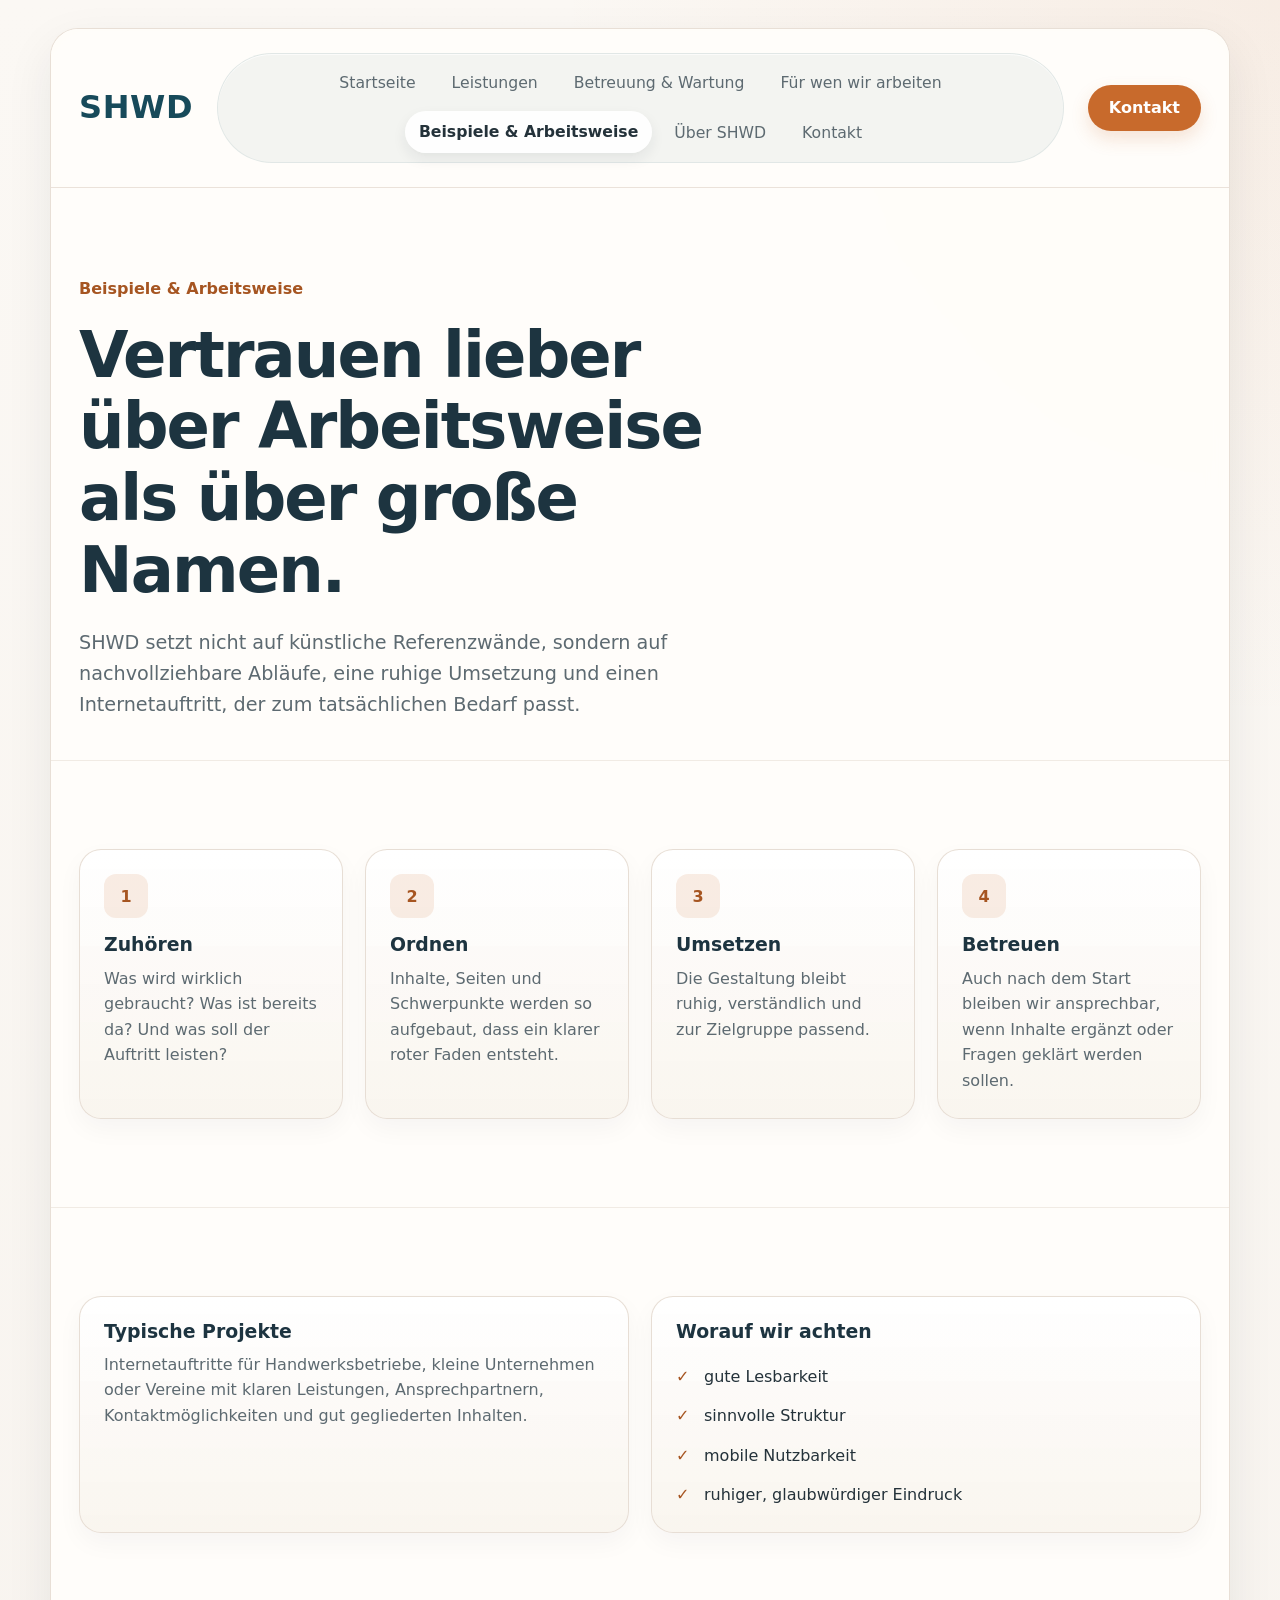
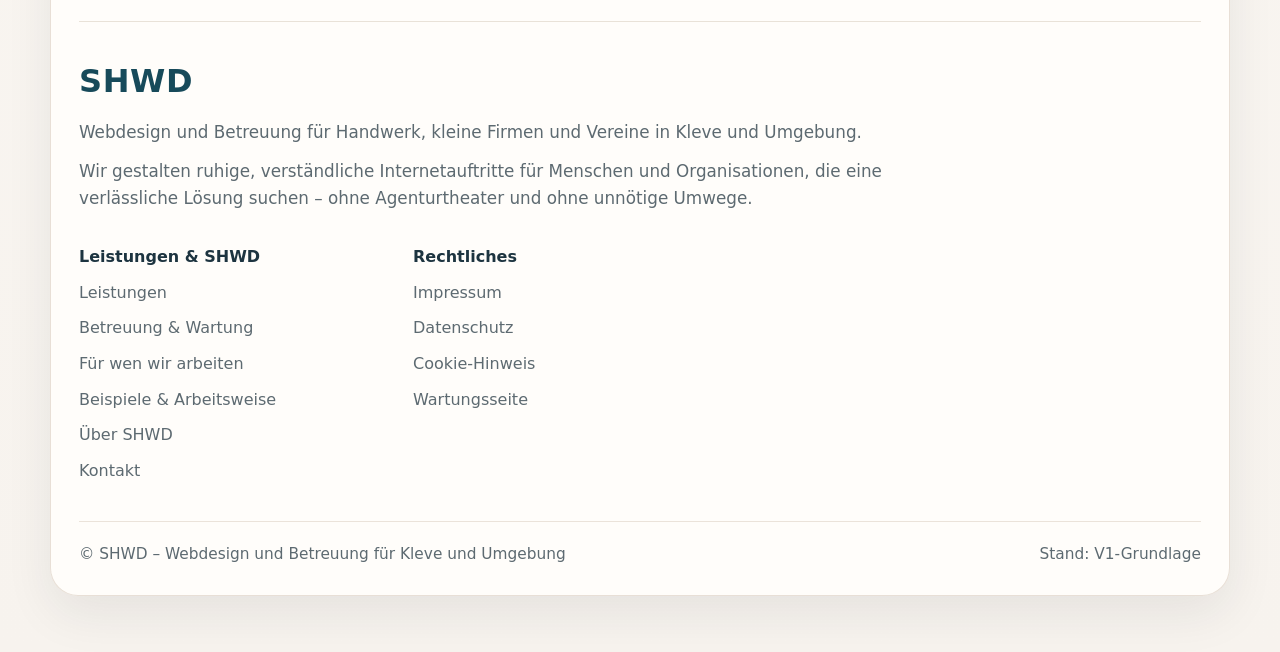
==== commit 32268127: "Fix SHWD contact form mail delivery setup" ====
--- a/arbeitsweise.html
+++ b/arbeitsweise.html
@@ -22,7 +22,6 @@
     <a class="nav-cta" href="kontakt.php">Kontakt</a>
   </div>
 </header>
-        <div class="site-notice"><strong>Hinweis:</strong> Wir übernehmen zur Zeit keine Aufträge.</div>
         <main>
           
 <section class="page-hero small">
